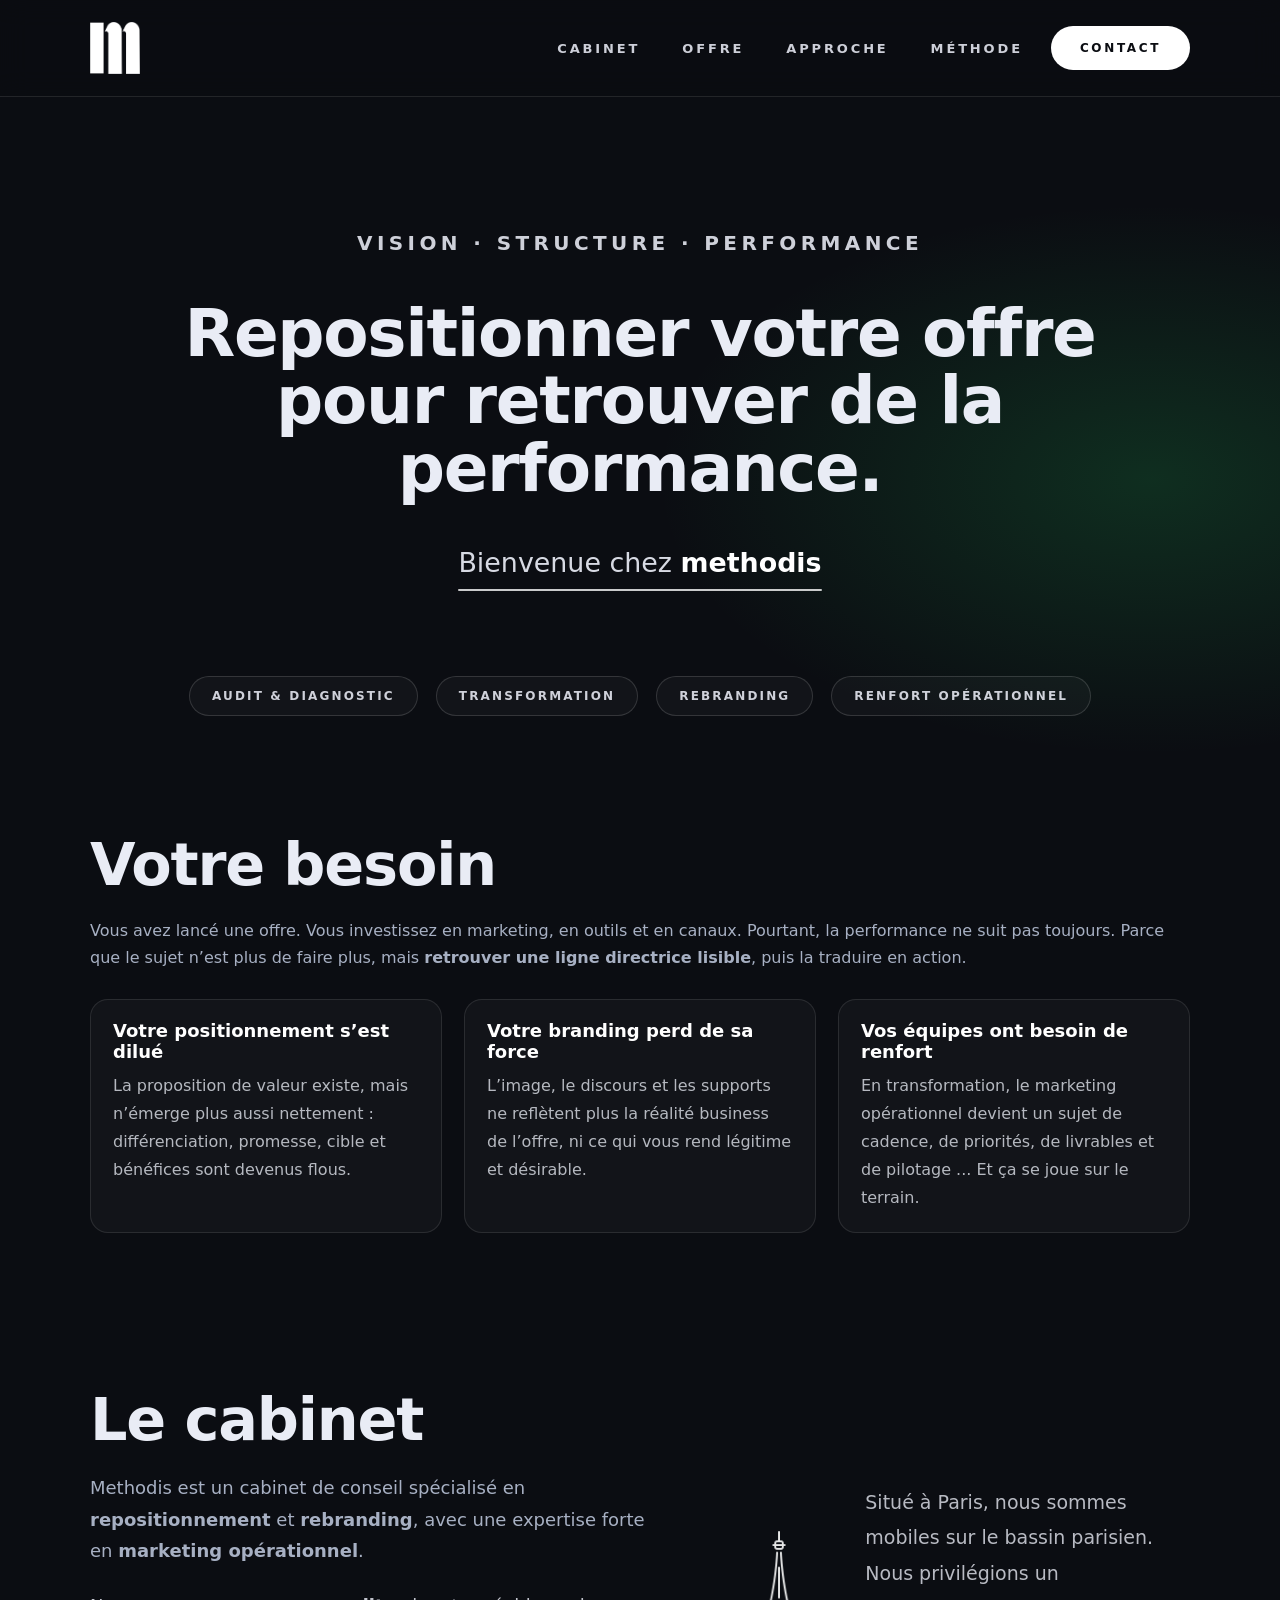
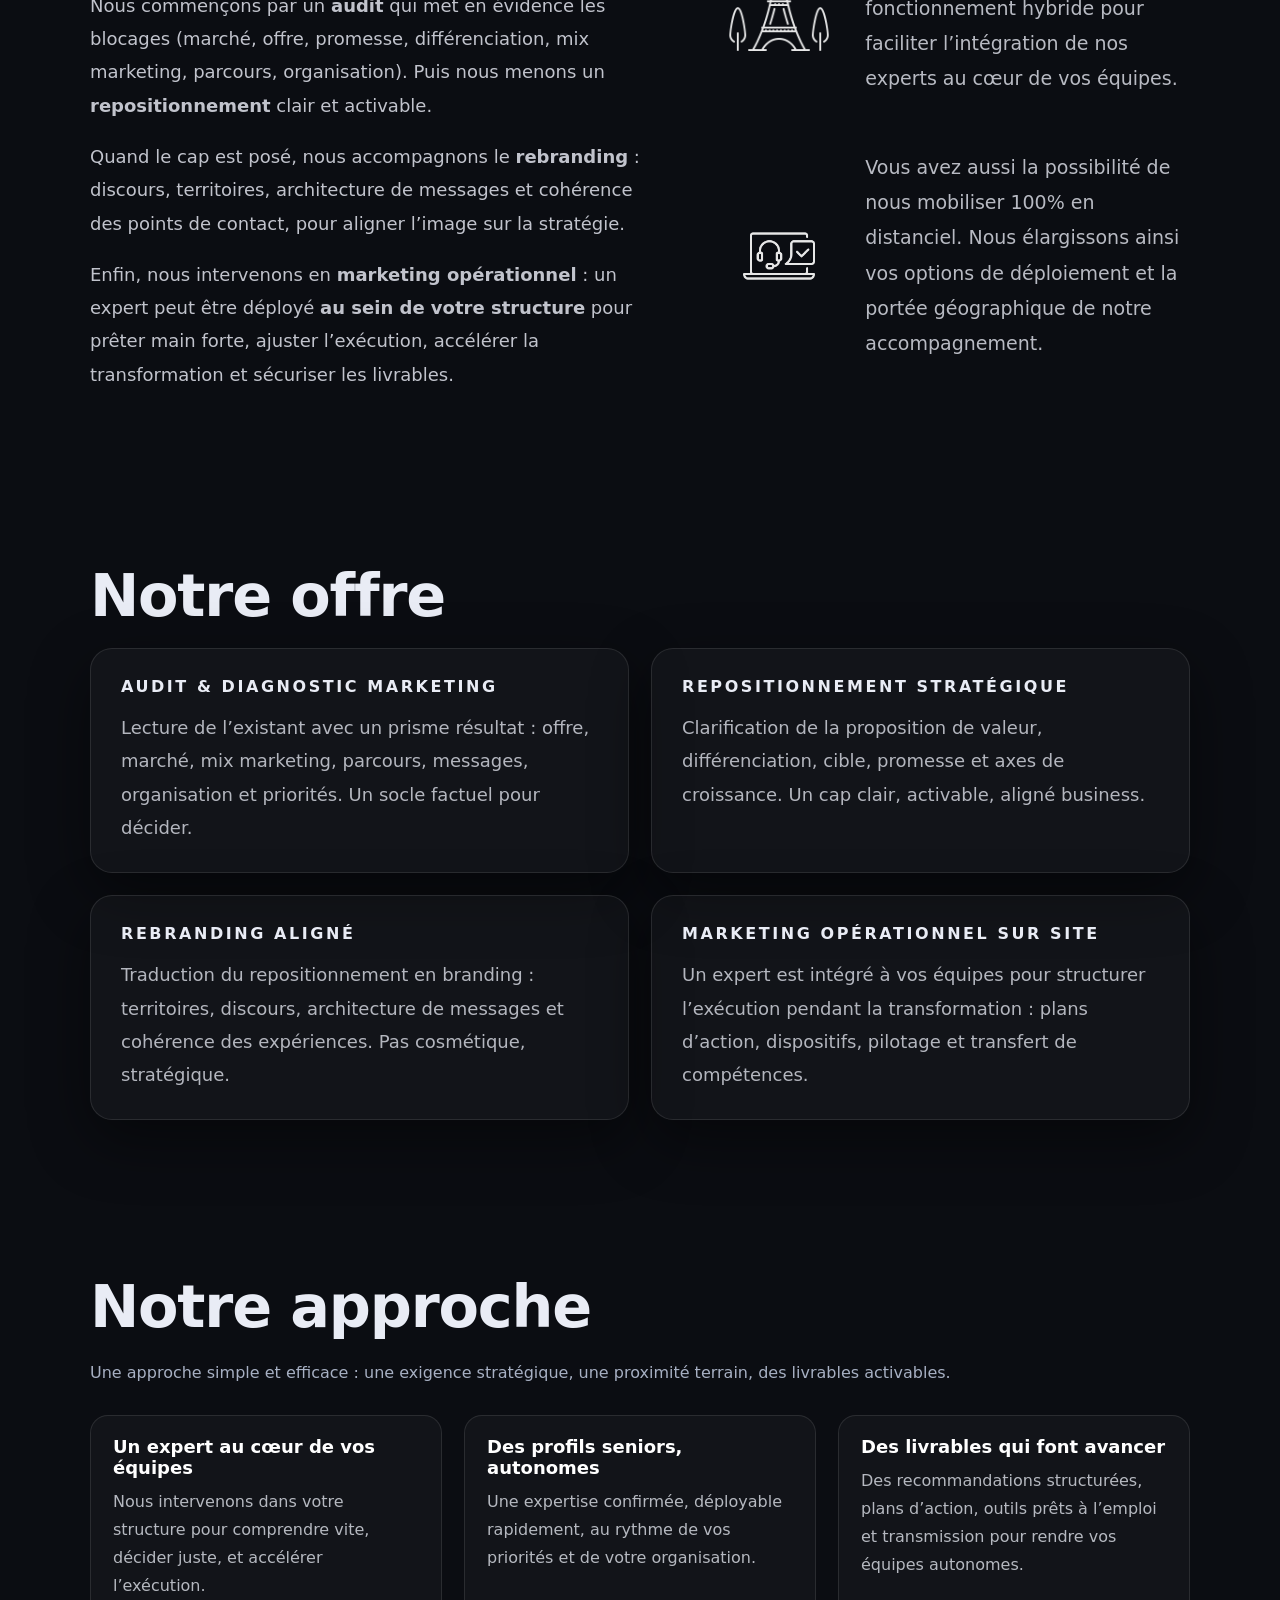
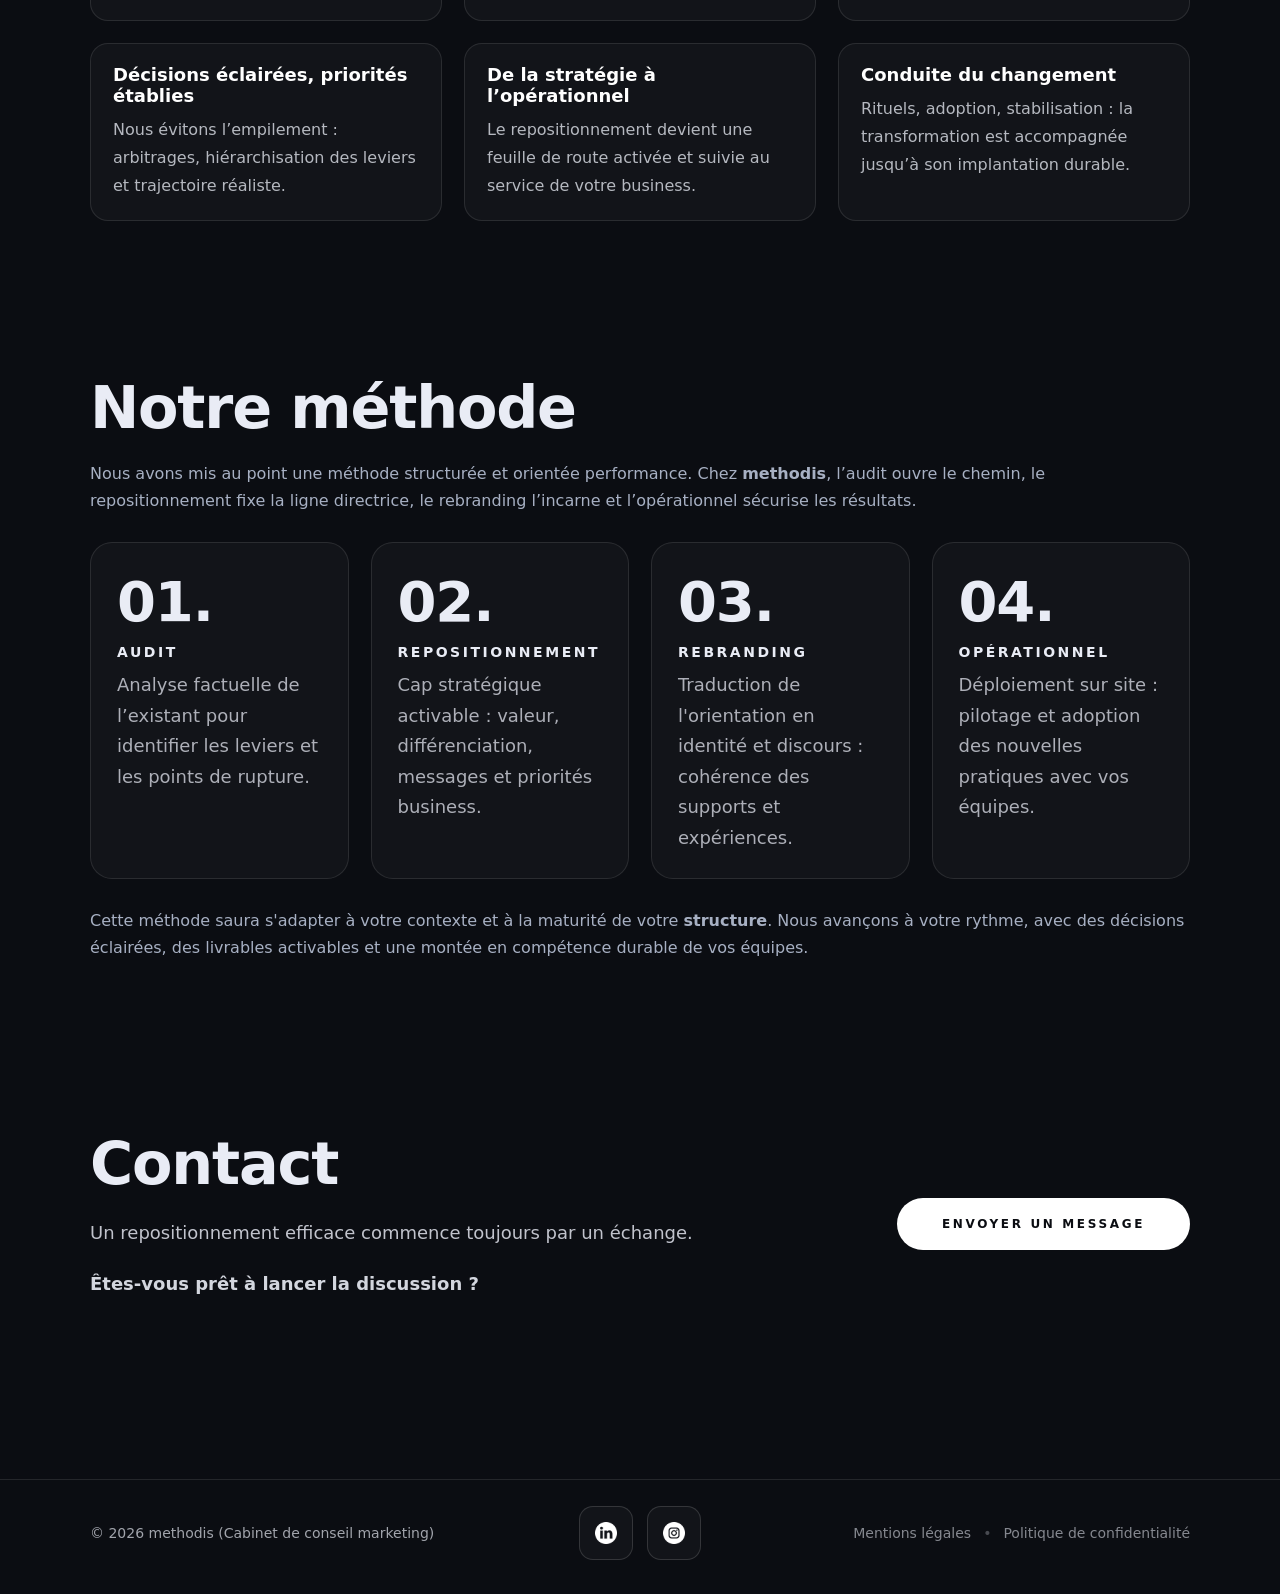
==== index.html @ 1220521d "Update index.html" ====
<!doctype html>
<html lang="fr">
  <head>
    <meta charset="UTF-8" />
    <meta name="viewport" content="width=device-width, initial-scale=1.0" />
    <title>methodis — Cabinet de conseil marketing</title>
    <meta
  name="description"
  content="Cabinet de conseil spécialisé en repositionnement, rebranding et marketing opérationnel sur site."
/>

<link rel="icon" href="/methodis/assets/favicon.ico">
<link rel="stylesheet" href="styles.css" />

  </head>

  <body>
    <!-- Header -->
    <header class="topbar">
      <div class="wrap topbar__inner">
        <a class="brand" href="#top" aria-label="Retour en haut">
          <img class="brand__logo" src="assets/logo_methodis_white.png" alt="methodis" />
        </a>

        <div class="topbar__right">
          <nav class="nav" aria-label="Navigation principale">
            <a class="nav__link" href="#cabinet">Cabinet</a>
            <a class="nav__link" href="#offre">Offre</a>
            <a class="nav__link" href="#approche">Approche</a>
            <a class="nav__link" href="#methode">Méthode</a>
          </nav>

          <a class="btn btn--contact" href="#contact">Contact</a>
        </div>
      </div>
      <div class="topbar__divider"></div>
    </header>

    <main id="top">
      <!-- HERO -->
<section class="hero">
  <div class="wrap hero__inner">
    <!-- 3 mots clés -->
    <p class="hero__kicker">VISION · STRUCTURE · PERFORMANCE</p>

    <!-- titre -->
    <h1 class="hero__title">
      Repositionner votre offre<br />
      pour retrouver de la performance.
    </h1>

    <!-- bienvenue -->
    <div class="hero__welcome">
      <span class="hero__welcomeText">
        Bienvenue chez <strong>methodis</strong>
      </span>
      <span class="hero__underline" aria-hidden="true"></span>
    </div>

    <!-- Pills (boussole) -->
    <div class="pillRow" aria-label="Axes d’intervention">
      <span class="pill">Audit &amp; diagnostic</span>
      <span class="pill">Transformation</span>
      <span class="pill">Rebranding</span>
      <span class="pill">Renfort opérationnel</span>
    </div>
  </div>
</section>

      <!-- VOTRE BESOIN -->
      <section class="section" id="besoin">
        <div class="wrap">
          <h2 class="h2">Votre besoin</h2>
          <p class="sub">
            Vous avez lancé une offre. Vous investissez en marketing, en outils et en canaux.
            Pourtant, la performance ne suit pas toujours. Parce que le sujet n’est plus de faire plus,
            mais <strong>retrouver une ligne directrice lisible</strong>, puis la traduire en action.
          </p>

          <div class="grid grid--3">
            <article class="barCard">
              <h3 class="barCard__title">Votre positionnement s’est dilué</h3>
              <p class="barCard__text">
                La proposition de valeur existe, mais n’émerge plus aussi nettement : différenciation, promesse,
                cible et bénéfices sont devenus flous.
              </p>
            </article>

            <article class="barCard">
              <h3 class="barCard__title">Votre branding perd de sa force</h3>
              <p class="barCard__text">
                L’image, le discours et les supports ne reflètent plus la réalité business de l’offre,
                ni ce qui vous rend légitime et désirable.
              </p>
            </article>

            <article class="barCard">
              <h3 class="barCard__title">Vos équipes ont besoin de renfort</h3>
              <p class="barCard__text">
                En transformation, le marketing opérationnel devient un sujet de cadence, de priorités,
                de livrables et de pilotage ... Et ça se joue sur le terrain.
              </p>
            </article>
          </div>
        </div>
      </section>

      <!-- CABINET -->
      <section class="section" id="cabinet">
        <div class="wrap cabinet">
          <div class="cabinet__left">
            <h2 class="h2">Le cabinet</h2>

            <p class="lead">
              Methodis est un cabinet de conseil spécialisé en <strong>repositionnement</strong> et
              <strong>rebranding</strong>, avec une expertise forte en <strong>marketing opérationnel</strong>.
            </p>

            <p class="p">
              Nous commençons par un <strong>audit</strong> qui met en évidence les blocages
              (marché, offre, promesse, différenciation, mix marketing, parcours, organisation).
              Puis nous menons un <strong>repositionnement</strong> clair et activable.
            </p>

            <p class="p">
              Quand le cap est posé, nous accompagnons le <strong>rebranding</strong> :
              discours, territoires, architecture de messages et cohérence des points de contact,
              pour aligner l’image sur la stratégie.
            </p>

            <p class="p">
              Enfin, nous intervenons en <strong>marketing opérationnel</strong> :
              un expert peut être déployé <strong>au sein de votre structure</strong> pour prêter main forte,
              ajuster l’exécution, accélérer la transformation et sécuriser les livrables.
            </p>
          </div>

          <div class="cabinet__right">
  <div class="cabinetAsides">
    <!-- Bloc Paris -->
    <div class="cabinetAside">
      <div class="cabinetAside__icon" aria-hidden="true">
        <img src="assets/eiffel-tower.png" alt="" />
      </div>

      <p class="cabinetAside__text">
        Situé à Paris, nous sommes mobiles sur le bassin parisien.
        Nous privilégions un fonctionnement hybride pour faciliter
        l’intégration de nos experts au cœur de vos équipes.
      </p>
    </div>

    <!-- Bloc Distanciel -->
    <div class="cabinetAside cabinetAside--remote">
      <div class="cabinetAside__icon" aria-hidden="true">
        <img src="assets/video-call.png" alt="" />
      </div>

      <p class="cabinetAside__text">
        Vous avez aussi la possibilité de nous mobiliser 100% en distanciel.
        Nous élargissons ainsi vos options de déploiement et la portée
        géographique de notre accompagnement.
      </p>
    </div>
  </div>
</div>
        </div>
      </section>

      <!-- OFFRE -->
      <section class="section" id="offre">
        <div class="wrap">
          <h2 class="h2">Notre offre</h2>

          <div class="grid grid--2">
            <article class="card">
              <h3 class="card__title">
                Audit &amp; diagnostic marketing
              </h3>
              <p class="card__text">
                Lecture de l’existant avec un prisme résultat : offre, marché, mix marketing, parcours,
                messages, organisation et priorités. Un socle factuel pour décider.
              </p>
            </article>

            <article class="card">
              <h3 class="card__title">
                Repositionnement stratégique
              </h3>
              <p class="card__text">
                Clarification de la proposition de valeur, différenciation, cible, promesse et axes de croissance.
                Un cap clair, activable, aligné business.
              </p>
            </article>

            <article class="card">
              <h3 class="card__title">
                Rebranding aligné
              </h3>
              <p class="card__text">
                Traduction du repositionnement en branding : territoires, discours, architecture de messages
                et cohérence des expériences. Pas cosmétique, stratégique.
              </p>
            </article>

            <article class="card">
              <h3 class="card__title">
                Marketing opérationnel sur site
              </h3>
              <p class="card__text">
                Un expert est intégré à vos équipes pour structurer l’exécution pendant la transformation :
                plans d’action, dispositifs, pilotage et transfert de compétences.
              </p>
            </article>
          </div>
        </div>
      </section>

      <!-- APPROCHE -->
      <section class="section" id="approche">
        <div class="wrap">
          <h2 class="h2">Notre approche</h2>
          <p class="sub">
            Une approche simple et efficace : une exigence stratégique, une proximité terrain, des livrables activables.
          </p>

          <div class="grid grid--3">
            <article class="barCard">
              <h3 class="barCard__title">Un expert au cœur de vos équipes</h3>
              <p class="barCard__text">
                Nous intervenons dans votre structure pour comprendre vite, décider juste, et accélérer l’exécution.
              </p>
            </article>

            <article class="barCard">
              <h3 class="barCard__title">Des profils seniors, autonomes</h3>
              <p class="barCard__text">
                Une expertise confirmée, déployable rapidement, au rythme de vos priorités et de votre organisation.
              </p>
            </article>

            <article class="barCard">
              <h3 class="barCard__title">Des livrables qui font avancer</h3>
              <p class="barCard__text">
                Des recommandations structurées, plans d’action, outils prêts à l’emploi et transmission pour rendre vos équipes autonomes.
              </p>
            </article>

            <article class="barCard">
              <h3 class="barCard__title">Décisions éclairées, priorités établies</h3>
              <p class="barCard__text">
                Nous évitons l’empilement : arbitrages, hiérarchisation des leviers et trajectoire réaliste.
              </p>
            </article>

            <article class="barCard">
              <h3 class="barCard__title">De la stratégie à l’opérationnel</h3>
              <p class="barCard__text">
                Le repositionnement devient une feuille de route activée et suivie au service de votre business.
              </p>
            </article>

            <article class="barCard">
              <h3 class="barCard__title">Conduite du changement</h3>
              <p class="barCard__text">
                Rituels, adoption, stabilisation : la transformation est accompagnée jusqu’à son implantation durable.
              </p>
            </article>
          </div>
        </div>
      </section>

      <!-- METHODE -->
      <section class="section" id="methode">
        <div class="wrap">
          <h2 class="h2">Notre méthode</h2>

          <p class="sub">
            Nous avons mis au point une méthode structurée et orientée performance.
            Chez <strong>methodis</strong>, l’audit ouvre le chemin, le repositionnement fixe la ligne directrice,
            le rebranding l’incarne et l’opérationnel sécurise les résultats.
          </p>

          <div class="grid grid--4">
            <article class="step">
              <div class="step__num">01.</div>
              <h3 class="step__title">Audit</h3>
              <p class="step__text">
                Analyse factuelle de l’existant pour identifier les leviers et les points de rupture.
              </p>
            </article>

            <article class="step">
              <div class="step__num">02.</div>
              <h3 class="step__title">Repositionnement</h3>
              <p class="step__text">
                Cap stratégique activable : valeur, différenciation, messages et priorités business.
              </p>
            </article>

            <article class="step">
              <div class="step__num">03.</div>
              <h3 class="step__title">Rebranding</h3>
              <p class="step__text">
                Traduction de l'orientation en identité et discours : cohérence des supports et expériences.
              </p>
            </article>

            <article class="step">
              <div class="step__num">04.</div>
              <h3 class="step__title">Opérationnel</h3>
              <p class="step__text">
                Déploiement sur site : pilotage et adoption des nouvelles pratiques avec vos équipes.
              </p>
            </article>
          </div>

          <p class="sub" style="margin-top:28px;">
            Cette méthode saura s'adapter à votre contexte et à la maturité de votre <strong>structure</strong>.
            Nous avançons à votre rythme, avec des décisions éclairées, des livrables activables
            et une montée en compétence durable de vos équipes.
          </p>
        </div>
      </section>

      <!-- CONTACT -->
      <section class="section contact" id="contact">
        <div class="wrap contact__inner">
          <div class="contact__copy">
            <h2 class="h2">Contact</h2>
            <p class="p">Un repositionnement efficace commence toujours par un échange.</p>
            <p class="p p--strong">Êtes-vous prêt à lancer la discussion ?</p>
          </div>

          <div class="contact__cta">
            <a class="btn btn--primary" href="mailto:methodis.conseil@gmail.com">
              Envoyer un message
            </a>
          </div>
        </div>
      </section>

      <!-- FOOTER -->
      <footer class="footer">
        <div class="wrap footer__inner">
          <div class="footer__left">
            <div class="footer__line">© 2026 methodis (Cabinet de conseil marketing)</div>
          </div>

          <div class="social" aria-label="Réseaux sociaux">
            <a
              class="social__btn"
              href="https://www.linkedin.com/company/methodis-consulting/"
              target="_blank"
              rel="noopener noreferrer"
              aria-label="LinkedIn"
            >
              <img
                src="assets/picto_linkedin.png"
                alt="LinkedIn methodis"
                width="22"
                height="22"
              />
            </a>

            <a
              class="social__btn"
              href="https://www.instagram.com/methodis.conseil/"
              target="_blank"
              rel="noopener noreferrer"
              aria-label="Instagram"
            >
              <img
                src="assets/picto_instagram.png"
                alt="Instagram methodis"
                width="22"
                height="22"
              />
            </a>
          </div>

          <div class="footer__right">
            <a href="/methodis/mentionslegales.html" class="footer__link">Mentions légales</a>
            <span class="footer__dot">•</span>
            <a href="/methodis/politiqueconfidentialite.html" class="footer__link">
              Politique de confidentialité
            </a>
          </div>
        </div>
      </footer>
    </main>
  </body>
</html>
---- styles.css ----
:root{
  --bg:#0b0d12;
  --text:#e9ecf5;
  --muted:#a7b0c3;
  --line:rgba(255,255,255,.10);
  --shadow:0 20px 60px rgba(0,0,0,.45);
  --radius:22px;
  --max:1100px;
}

*{ box-sizing:border-box; }
html{ scroll-behavior:smooth; }

body{
  margin:0;
  font-family: ui-sans-serif, system-ui, -apple-system, Segoe UI, Roboto, Arial, "Apple Color Emoji","Segoe UI Emoji";
  background:
    radial-gradient(1000px 600px at 20% -10%, rgba(124,92,255,.35), transparent 55%),
    radial-gradient(900px 500px at 90% 10%, rgba(34,197,94,.18), transparent 55%),
    var(--bg);
  color:var(--text);
}

/* Helpers */
.wrap{
  width:min(var(--max), calc(100% - 112px));
  margin-inline:auto;
}
@media (max-width: 900px){
  .wrap{ width:min(var(--max), calc(100% - 48px)); }
}

/* TOP BAR */
.topbar{
  position:sticky;
  top:0;
  z-index:50;
  background: rgba(11,13,18,.55);
  backdrop-filter: blur(14px);
}
.topbar__inner{
  height:96px;
  display:flex;
  align-items:center;
  justify-content:space-between;
}
.brand{
  display:flex;
  align-items:center;
  text-decoration:none;
  color:#fff;
}
.brand__logo{
  height: 52px;
  width: auto;
  display: block;
}
.topbar__right{
  display:flex;
  align-items:center;
  gap:28px;
}
.nav{
  display:flex;
  align-items:center;
  gap:42px;
}
.nav__link{
  text-decoration:none;
  color:rgba(233,236,245,.88);
  text-transform:uppercase;
  letter-spacing:.22em;
  font-weight:650;
  font-size:13px;
  padding:10px 0;
}
.nav__link:hover{ color:rgba(255,255,255,.98); }

.btn{
  display:inline-flex;
  align-items:center;
  justify-content:center;
  text-decoration:none;
  text-transform:uppercase;
  letter-spacing:.22em;
  font-weight:700;
  font-size:12px;
  padding:14px 26px;
  border-radius:999px;
  border:1px solid rgba(255,255,255,.14);
  color:var(--text);
  background:transparent;
}
.btn--contact{
  background:#fff;
  color:#0b0d12;
  border-color:transparent;
  padding:14px 28px;
}
.btn--primary{
  background:#fff;
  color:#0b0d12;
  border-color:transparent;
  padding:18px 44px;
  font-size:12px;
}

.topbar__divider{
  height:1px;
  background:var(--line);
}

/* HERO */
.hero{ padding:92px 0 38px; }
.hero__inner{ text-align:center; padding-top:22px; }

.hero__kicker{
  margin-bottom:45px;
  text-transform:uppercase;
  letter-spacing:.22em;
  font-weight:750;
  color:rgba(233,236,245,.88);
  font-size:20px;   /* ← PLUS PETIT, visible immédiatement */
  white-space:nowrap;
}

.hero__title{
  margin:0;
  font-weight:800;
  line-height:1.02;
  letter-spacing:-.02em;
  font-size:clamp(42px, 5.2vw, 66px);
}

/* ✅ underline EXACTEMENT largeur du texte */
.hero__welcome{
  margin-top:45px;
  display:inline-flex;
  flex-direction:column;
  align-items:center;
  gap:10px;
  width:fit-content;
  margin-left:auto;
  margin-right:auto;
}
.hero__welcomeText{
  display:inline-block;
  font-size:clamp(18px, 2.1vw, 34px);
  color:rgba(233,236,245,.92);
}
.hero__welcomeText strong{ color:#fff; font-weight:850; }
.hero__underline{
  height:2px;
  width:100%;
  background:rgba(255,255,255,.78);
  border-radius:99px;
  display:block;
  margin-top:1px;
}

/* Pills */
.pillRow{
  margin-top:85px;
  display:flex;
  justify-content:center;
  gap:18px;
  flex-wrap:wrap;
}
.pill{
  padding:12px 22px;
  border-radius:999px;
  border:1px solid rgba(255,255,255,.14);
  background: rgba(255,255,255,.03);
  text-transform:uppercase;
  letter-spacing:.18em;
  font-weight:700;
  font-size:12px;
  color:rgba(233,236,245,.88);
}

/* SECTIONS */
.section{ padding:76px 0; }
.sectionDivider{
  height:1px;
  background:var(--line);
  margin-top:76px;
}

.h2{
  margin:0 0 18px;
  font-size:clamp(40px, 4.6vw, 64px);
  letter-spacing:-.02em;
  font-weight:850;
}
.sub{
  margin:0 0 28px;
  color:var(--muted);
  font-size:16px;
  line-height:1.7;
}
.lead{
  margin:0 0 22px;
  color:var(--muted);
  font-size:18px;
  line-height:1.75;
  max-width:62ch;
}
.p{
  margin:0 0 18px;
  color:rgba(233,236,245,.82);
  font-size:18px;
  line-height:1.85;
  max-width:70ch;
}
.p--strong{
  font-weight:650;
  color:rgba(233,236,245,.9);
}

/* CABINET layout */
.cabinet{
  display:grid;
  grid-template-columns: 1.1fr .9fr;
  gap:54px;
  align-items:start;
}
.cabinet__right{
  display:flex;
  justify-content:flex-start;
  margin-top:90px; /* aligne le 1er texte à droite avec le 1er texte à gauche */
}

/* ✅ Picto plus gros, plus bas, et texte aligné “à la hauteur du picto” */
.cabinetAside{
  display:flex;
  gap:26px;
  align-items:center;     /* texte calé sur la hauteur du picto */
  margin-top:10px;
}
.cabinetAsides{
  display:flex;
  flex-direction:column;
  gap:44px; /* espace entre les deux blocs */
}
.cabinetAside__icon{
  flex:0 0 auto;
  margin-top:0;   /* OBLIGATOIRE */
}
.cabinetAside__icon img{
  width:120px;   /* plus grand, mais maîtrisé */
  height:auto;
  opacity:.9;
  display:block;
}
/* 1) Colonne icône fixe : les textes démarrent au même endroit */
.cabinetAside__icon{
  width:120px;              /* même largeur que la Tour Eiffel */
  display:flex;
  justify-content:center;   /* centre l’icône dans sa colonne */
}

/* 2) Picto distanciel plus petit */
.cabinetAside--remote .cabinetAside__icon img{
  width:72px;               /* plus petit que 92px */
  height:auto;
}

.cabinetAside__text{
  margin:0;
  color:rgba(233,236,245,.78);
  font-size:19px;
  line-height:1.85;
  max-width:42ch;
}

@media (max-width: 980px){
  .cabinet{ grid-template-columns: 1fr; }
  .cabinetAside{ margin-top:0; }
  .cabinetAside__icon{ margin-top:0; }
}

/* GRIDS */
.grid{ display:grid; gap:22px; }
.grid--2{ grid-template-columns:repeat(2, 1fr); }
.grid--3{ grid-template-columns:repeat(3, 1fr); }
.grid--4{ grid-template-columns:repeat(4, 1fr); }

@media (max-width: 980px){
  .grid--2{ grid-template-columns:1fr; }
  .grid--3{ grid-template-columns:1fr; }
  .grid--4{ grid-template-columns:1fr; }
}

/* OFFRE cards */
.card{
  background: rgba(255,255,255,.03);
  border:1px solid rgba(255,255,255,.10);
  border-radius:var(--radius);
  padding:28px 30px;
  box-shadow: var(--shadow);
}
.card__title{
  margin:0 0 14px;
  text-transform:uppercase;
  letter-spacing:.16em;
  font-weight:800;
  font-size:16px;
  line-height:1.25;
}
.card__text{
  margin:0;
  color:rgba(233,236,245,.75);
  font-size:18px;
  line-height:1.85;
}

/* APPROCHE bar cards */
.barCard{
  background: rgba(255,255,255,.03);
  border:1px solid rgba(255,255,255,.10);
  border-radius:18px;
  padding:20px 22px;
}
.barCard__title{
  margin:0 0 10px;
  font-weight:800;
  font-size:18px;
  color:#fff;
}
.barCard__text{
  margin:0;
  color:rgba(233,236,245,.76);
  font-size:16px;
  line-height:1.75;
}

/* METHOD steps */
.step{
  background: rgba(255,255,255,.03);
  border:1px solid rgba(255,255,255,.10);
  border-radius:var(--radius);
  padding:26px 26px 24px;
}
.step__num{
  font-weight:900;
  font-size:56px;
  letter-spacing:-.02em;
}
.step__title{
  margin:10px 0 10px;
  text-transform:uppercase;
  letter-spacing:.18em;
  font-weight:850;
  font-size:14px;
}
.step__text{
  margin:0;
  color:rgba(233,236,245,.72);
  font-size:18px;
  line-height:1.7;
}

/* CONTACT */
.contact{
  padding-top:64px;
  padding-bottom:160px;
}
.contact__inner{
  display:grid;
  grid-template-columns: 1fr auto;
  align-items:center;
  gap:40px;
}
@media (max-width: 980px){
  .contact__inner{ grid-template-columns:1fr; }
  .contact__cta{ justify-self:start; }
}

/* FOOTER */
.footer{
  border-top:1px solid var(--line);
  padding:26px 0 34px;
}

.footer__inner{
  display:flex;
  align-items:center;
  justify-content:space-between; /* gauche / centre / droite bien répartis */
  gap:24px;
}

/* gauche */
.footer__left{
  flex:1;
  display:flex;
  align-items:center;
  justify-content:flex-start;
}
.footer__line{
  color:rgba(233,236,245,.68);
  font-size:14px;
  white-space:nowrap;
}

/* centre */
.social{
  flex:0;
  display:flex;
  align-items:center;
  justify-content:center;
  gap:14px;
}

/* droite */
.footer__right{
  flex:1;
  display:flex;
  align-items:center;
  justify-content:flex-end;
  gap:12px;
  color:rgba(233,236,245,.55);
  font-size:14px;
  white-space:nowrap;
}

.footer__link{
  color:rgba(233,236,245,.55);
  text-decoration:none;
}
.footer__link:hover{ color:rgba(233,236,245,.8); }
.footer__dot{ opacity:.5; }

.social__btn{
  width:54px;
  height:54px;
  border-radius:14px;
  border:1px solid rgba(255,255,255,.14);
  background: rgba(255,255,255,.03);
  display:flex;
  align-items:center;
  justify-content:center;
  color:rgba(233,236,245,.78);
  text-decoration:none;
}
.social__btn svg{
  width:22px;
  height:22px;
  display:block;
}

/* mobile */
@media (max-width: 980px){
  .footer__inner{
    flex-direction:column;
    align-items:flex-start;
    gap:18px;
  }
  .footer__left,
  .footer__right{
    justify-content:flex-start;
    white-space:normal;
  }
}

/* Offset propre pour les ancres (menu sticky) */
section[id] {
  scroll-margin-top: 100px;
}
/* Supprimer toutes les lignes entre sections */
.sectionDivider{
  display:none;
}
/* ============================
   MENTIONS LÉGALES
   ============================ */

.legal{
  padding: 120px 0 140px;
}

.legal h1{
  font-size: clamp(40px, 4.5vw, 64px);
  font-weight: 850;
  margin-bottom: 32px;
}

.legal h2{
  font-size: 20px;
  font-weight: 750;
  margin: 48px 0 14px;
}

.legal p{
  font-size: 18px;
  line-height: 1.85;
  color: rgba(233,236,245,.8);
  max-width: 75ch;
}

.legal a{
  color: #fff;
  text-decoration: underline;
}
/* ============================
   MOBILE FIXES
   ============================ */
@media (max-width: 680px){

  /* TOPBAR : logo + menu + contact visibles */
  .topbar__inner{
    height:auto;
    padding:14px 0 12px;
    gap:12px;
    flex-wrap:wrap;
    align-items:center;
  }

  .brand__logo{
    height:38px;
  }

  .topbar__right{
    width:100%;
    display:flex;
    align-items:center;
    justify-content:space-between;
    gap:12px;
  }

  .nav{
    gap:18px;
    overflow-x:auto;
    -webkit-overflow-scrolling: touch;
    scrollbar-width:none;
  }
  .nav::-webkit-scrollbar{ display:none; }

  .nav__link{
    font-size:11px;
    letter-spacing:.16em;
    white-space:nowrap;
  }

  .btn--contact{
    padding:10px 14px;
    font-size:11px;
    letter-spacing:.16em;
    white-space:nowrap;
  }

  /* HERO kicker : devient responsive (plus coupé) */
  .hero__kicker{
    white-space:normal;
    font-size:14px;
    line-height:1.35;
    padding:0 6px;
    text-align:center;
  }

  /* CABINET : tour Eiffel centrée + texte dessous */
  .cabinet__right{
    margin-top:28px;       /* au lieu de 120px */
    justify-content:center;
  }

  .cabinetAside{
    flex-direction:column;
    align-items:center;
    text-align:center;
    gap:18px;
    margin-top:0;
  }

  .cabinetAside__icon img{
    width:110px; /* ajustable si tu veux un peu + petit/grand */
  }

  .cabinetAside__text{
    max-width:none;

  .cabinetAside--remote .cabinetAside__icon img{
    width:72px; /* ou 80px si tu veux un peu plus grand sur mobile */
  }
  
  /* FOOTER : tout centré en 3 lignes */
  .footer__inner{
    flex-direction:column;
    align-items:center;
    gap:16px;
  }

  .footer__left,
  .footer__right{
    flex:0;
    width:100%;
    justify-content:center;
    text-align:center;
    white-space:normal;
  }

  .footer__line{
    text-align:center;
  }

  .social{
    justify-content:center;
  }

  .footer__right{
    flex-wrap:wrap;
  }
}
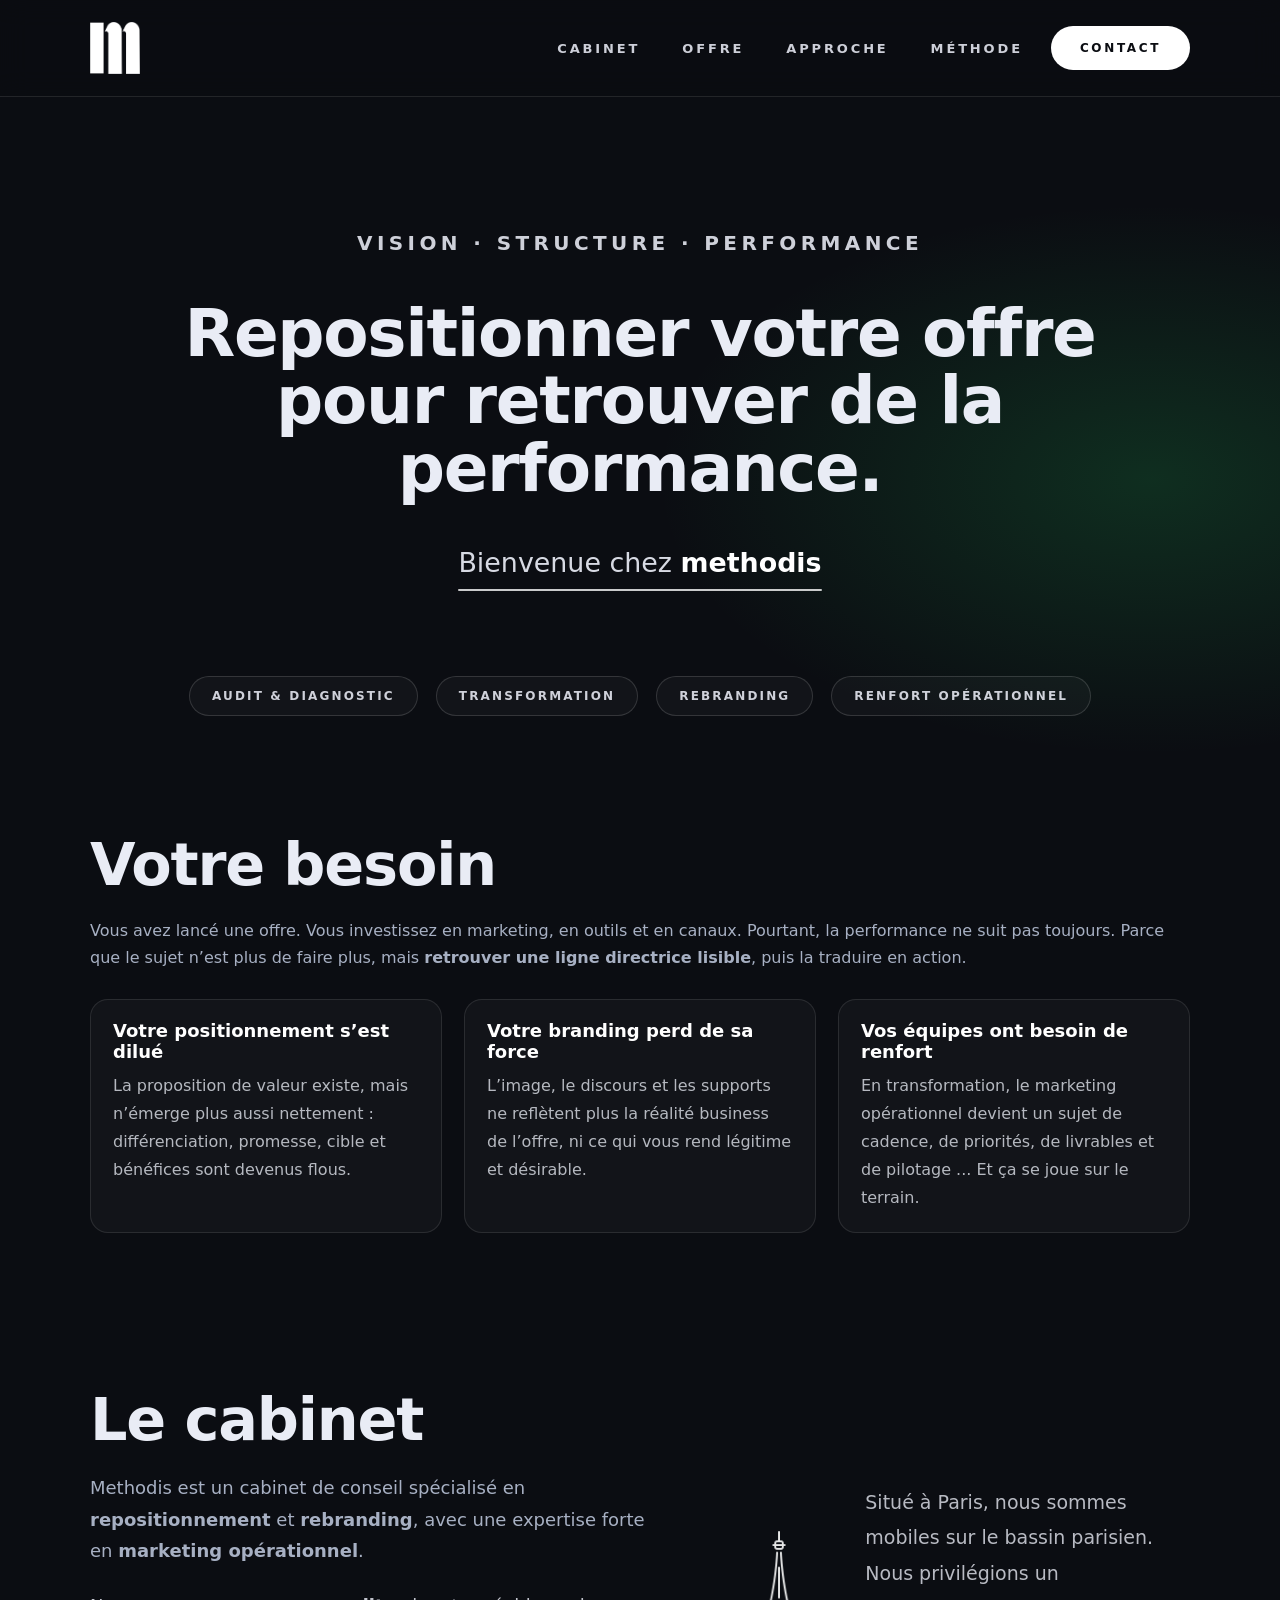
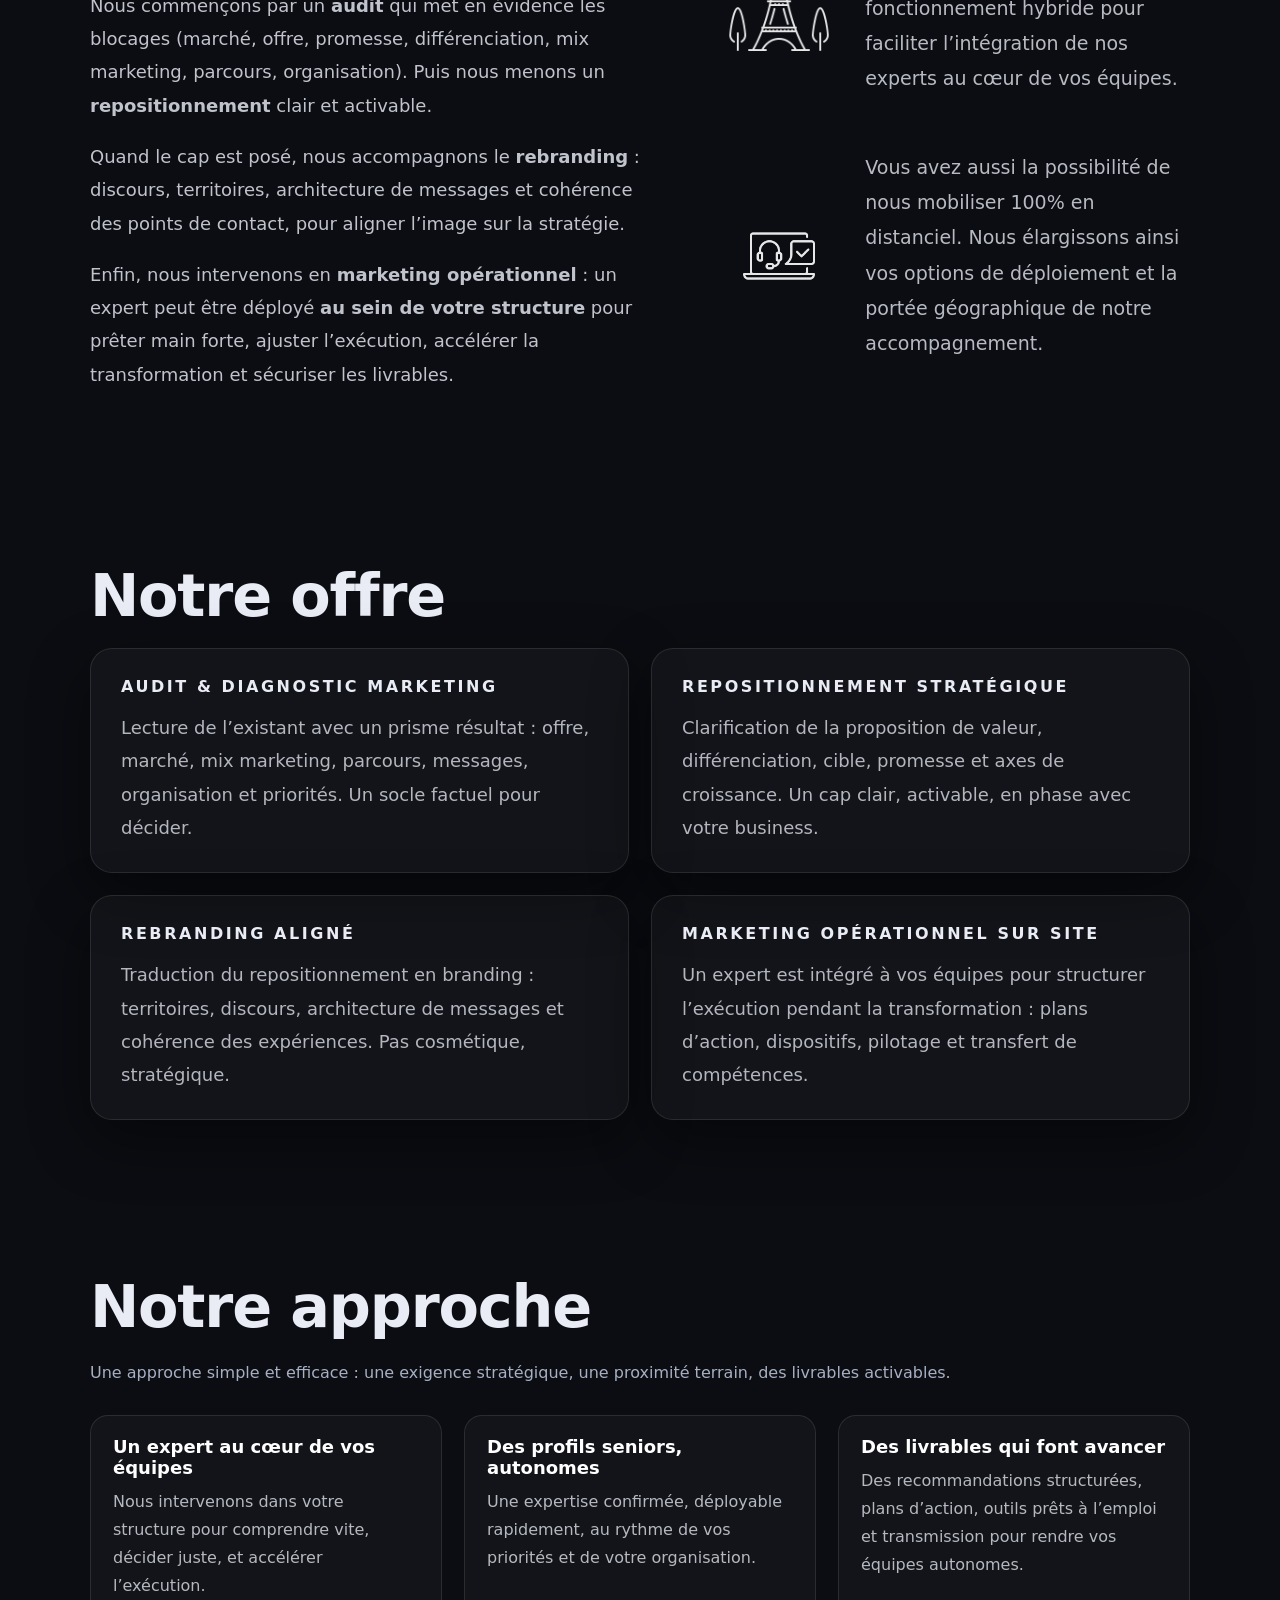
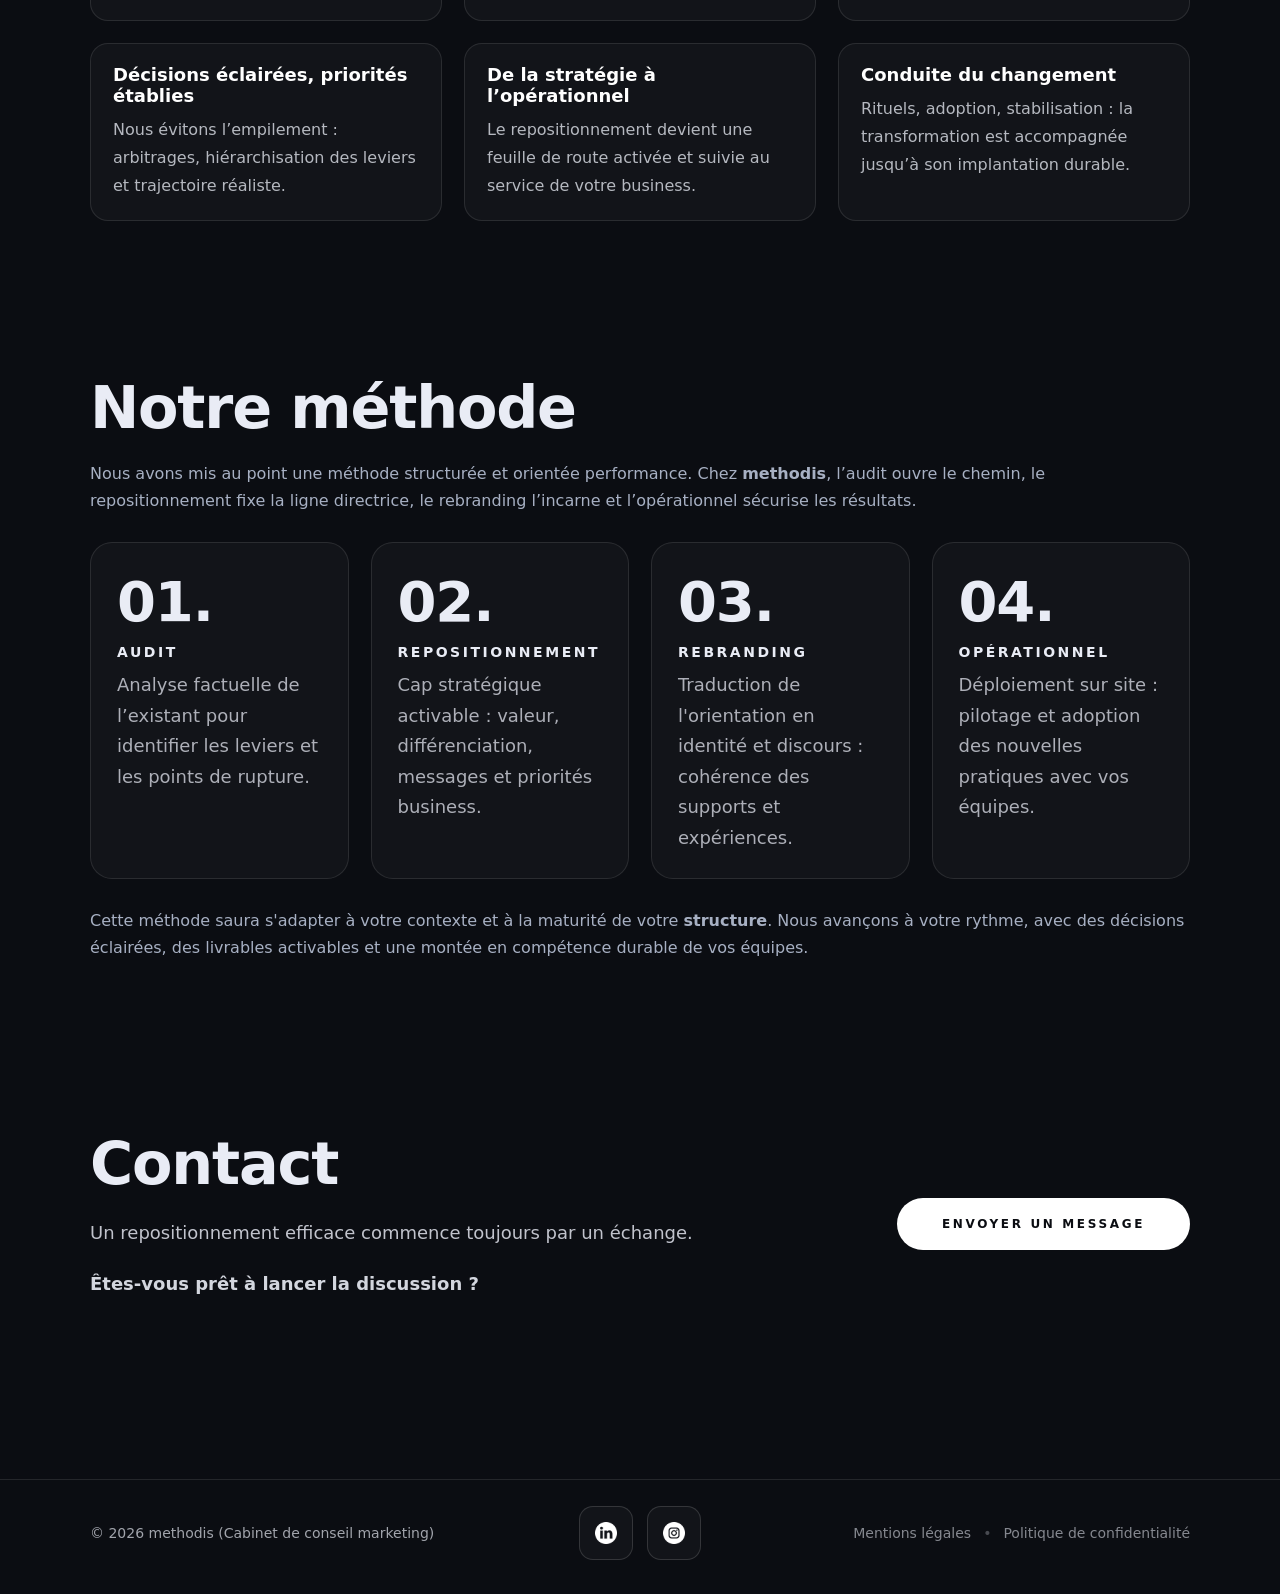
==== commit 4b575668: "Update index.html" ====
--- a/index.html
+++ b/index.html
@@ -189,7 +189,7 @@
               </h3>
               <p class="card__text">
                 Clarification de la proposition de valeur, différenciation, cible, promesse et axes de croissance.
-                Un cap clair, activable, aligné business.
+                Un cap clair, activable, en phase avec votre business.
               </p>
             </article>
 
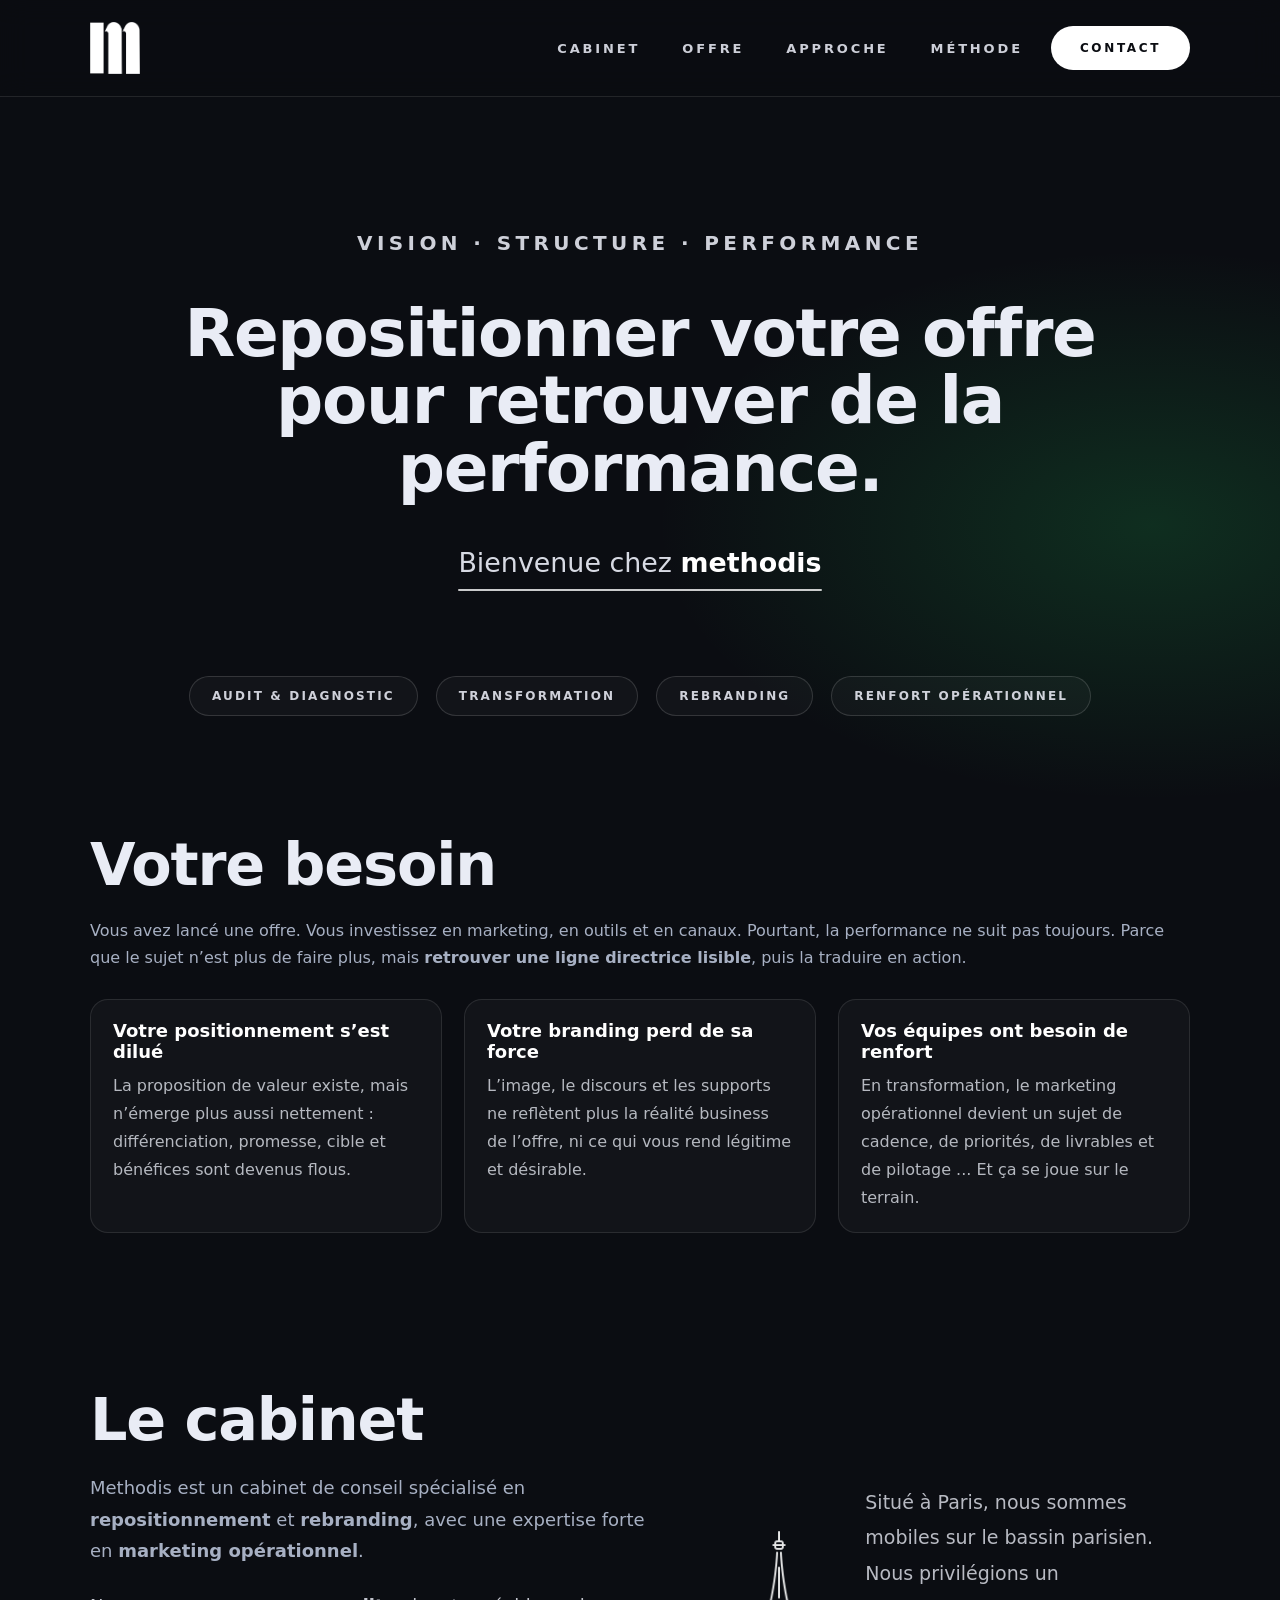
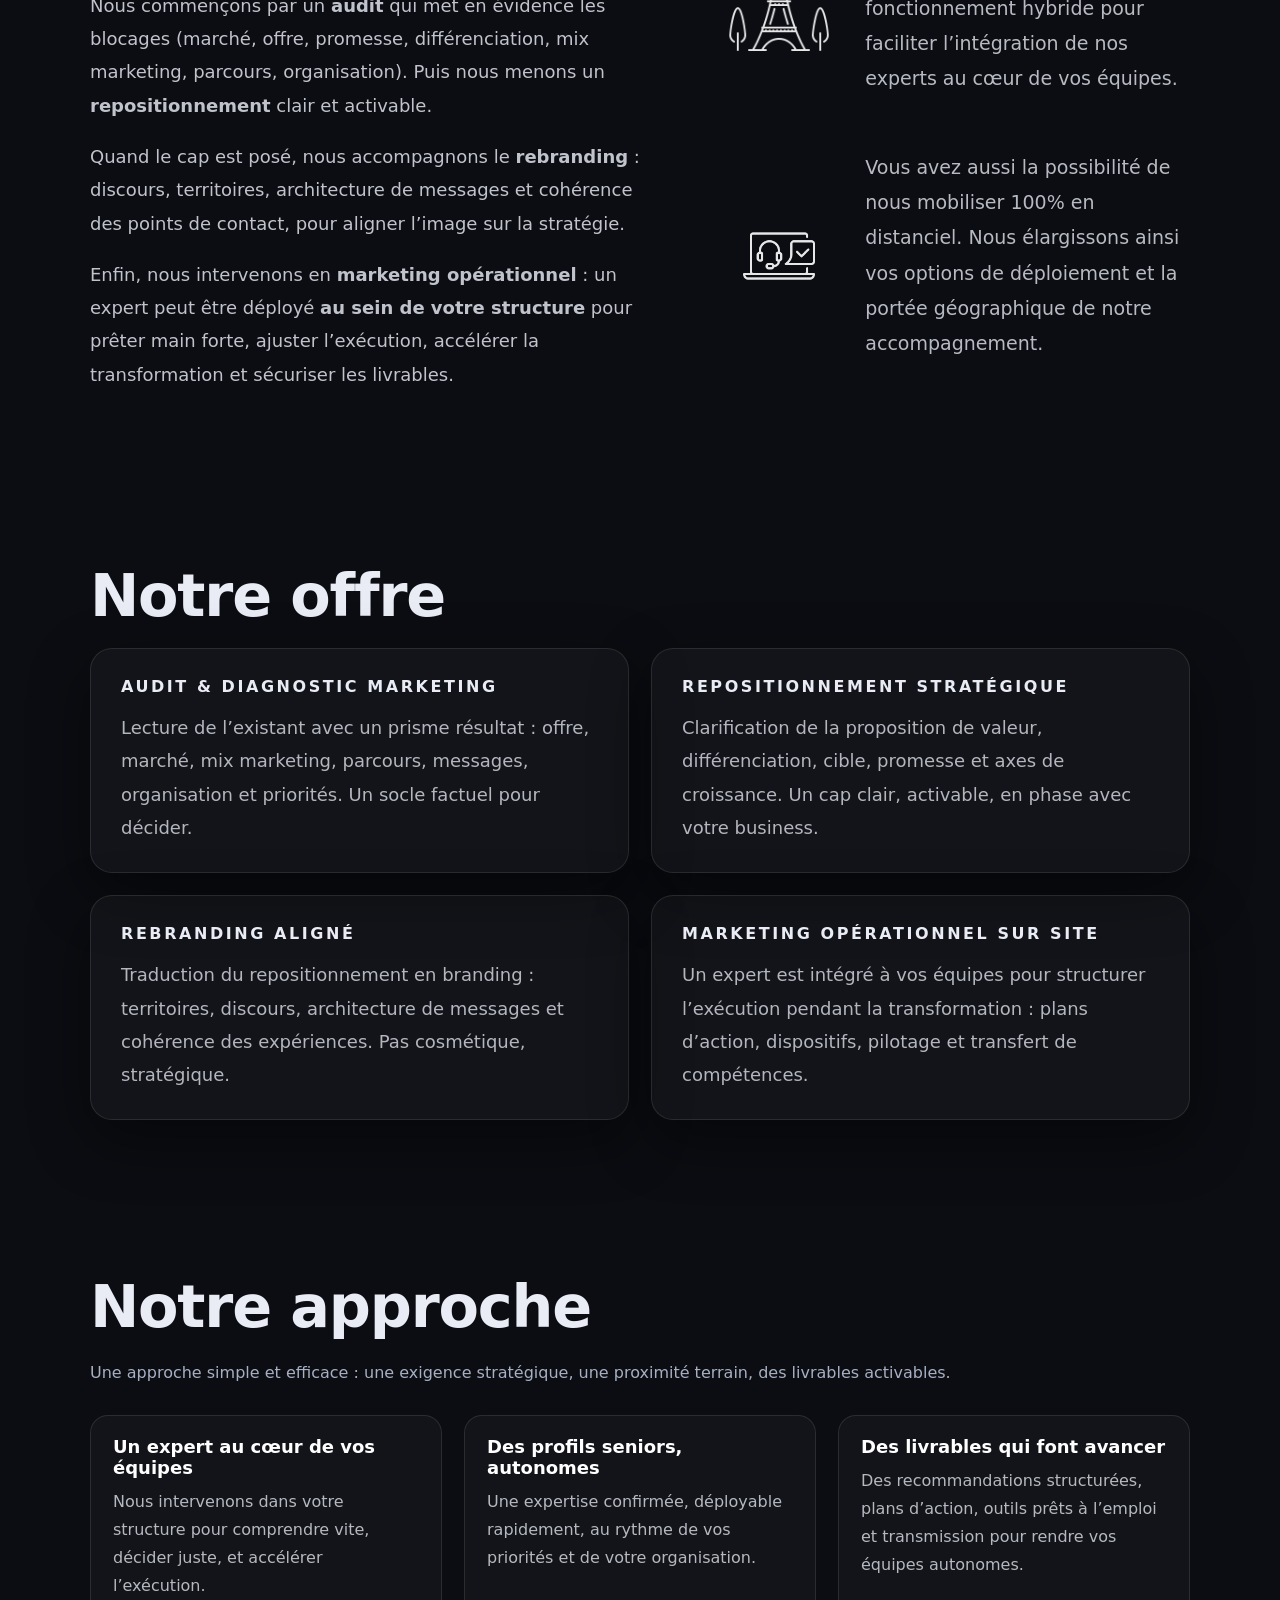
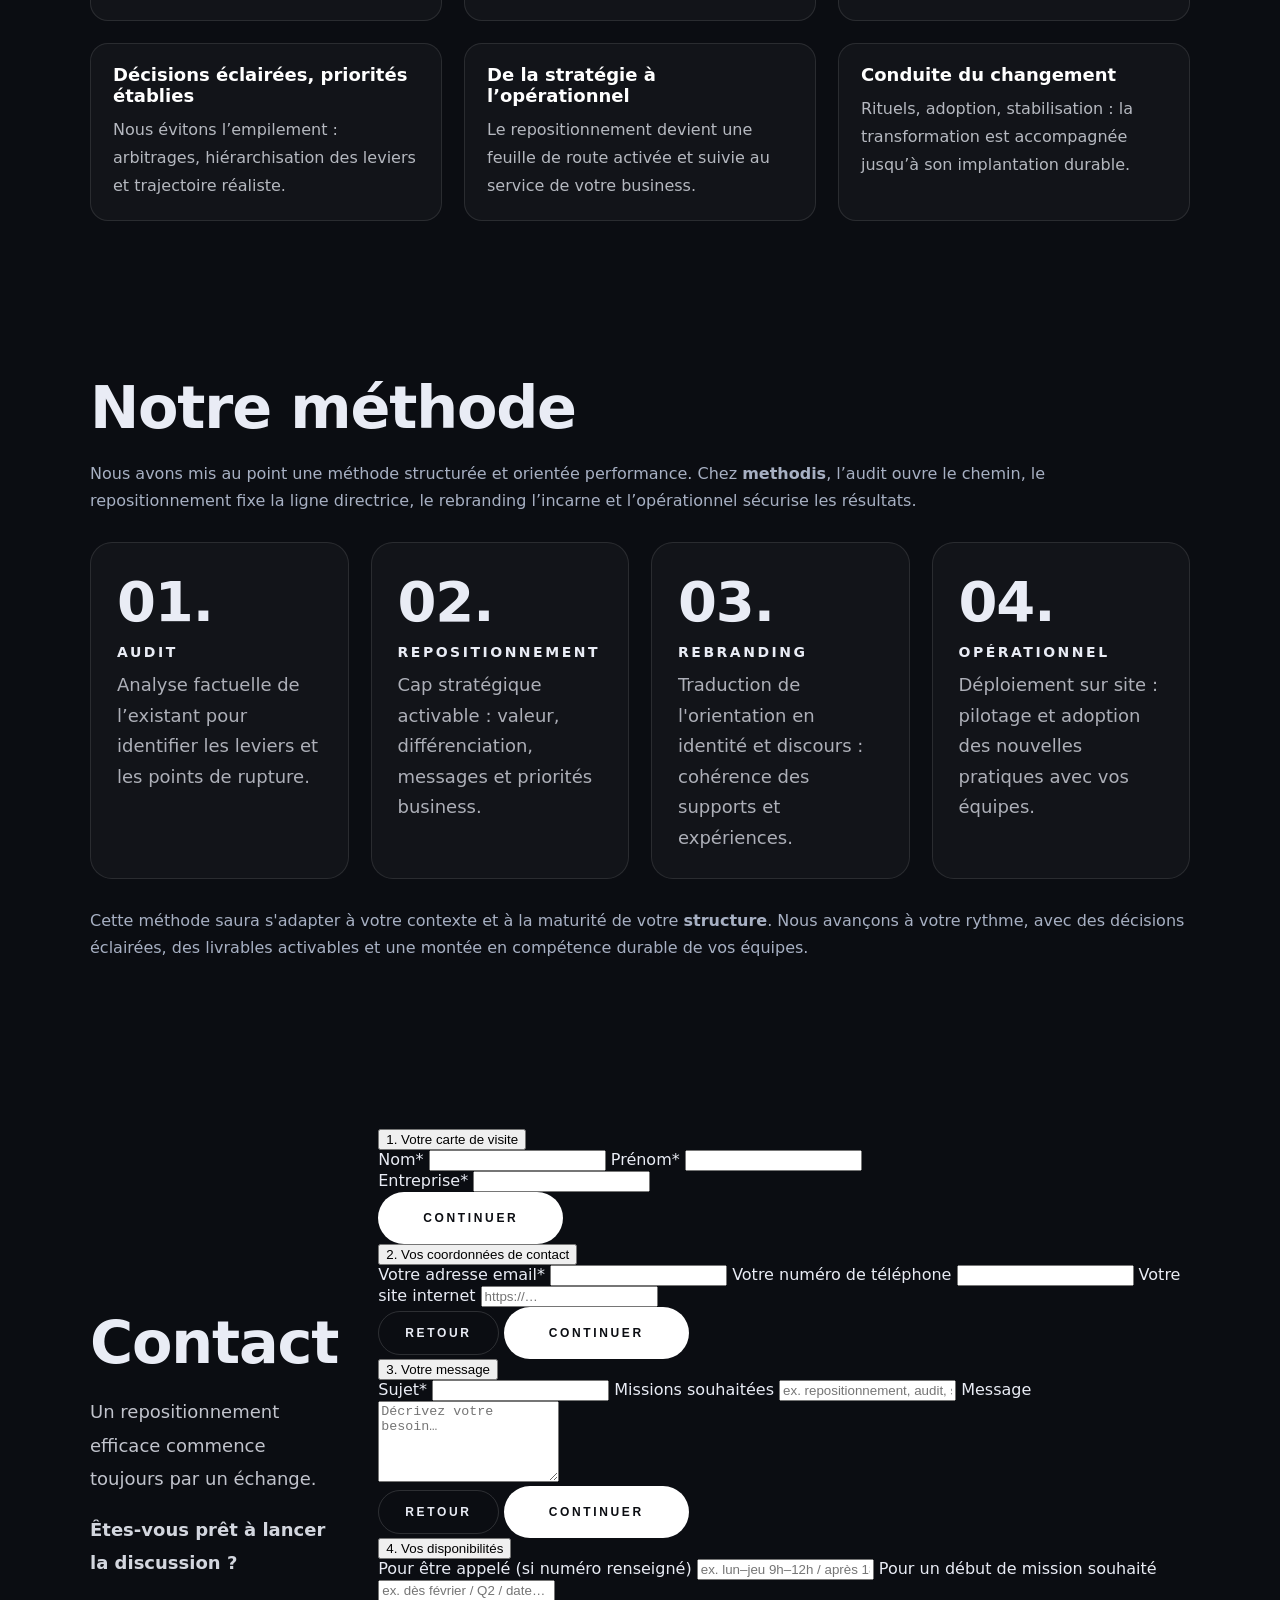
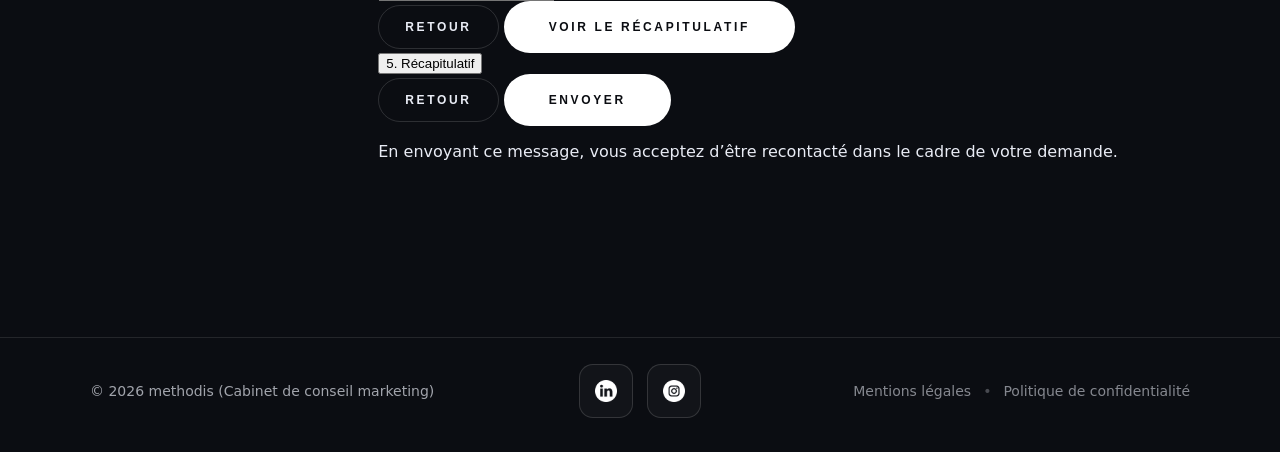
==== commit 7d38fff4: "Update index.html" ====
--- a/index.html
+++ b/index.html
@@ -324,21 +324,160 @@
       </section>
 
       <!-- CONTACT -->
-      <section class="section contact" id="contact">
-        <div class="wrap contact__inner">
-          <div class="contact__copy">
-            <h2 class="h2">Contact</h2>
-            <p class="p">Un repositionnement efficace commence toujours par un échange.</p>
-            <p class="p p--strong">Êtes-vous prêt à lancer la discussion ?</p>
-          </div>
-
-          <div class="contact__cta">
-            <a class="btn btn--primary" href="mailto:methodis.conseil@gmail.com">
-              Envoyer un message
-            </a>
-          </div>
-        </div>
-      </section>
+<section class="section contact" id="contact">
+  <div class="wrap contact__inner">
+    <div class="contact__copy">
+      <h2 class="h2">Contact</h2>
+      <p class="p">Un repositionnement efficace commence toujours par un échange.</p>
+      <p class="p p--strong">Êtes-vous prêt à lancer la discussion ?</p>
+    </div>
+
+    <!-- Le formulaire (à la place du bouton mailto) -->
+    <div class="contact__form">
+      <form id="contactForm" class="step-form" action="" method="POST" novalidate>
+
+        <!-- 1 -->
+        <div class="formStep" data-step="1" data-required="nom,prenom,entreprise">
+          <button type="button" class="formStep__header" aria-expanded="true">
+            <span class="formStep__title">1. Votre carte de visite</span>
+            <span class="formStep__status" aria-live="polite"></span>
+          </button>
+
+          <div class="formStep__panel">
+            <div class="formGrid2">
+              <label class="formField">
+                <span>Nom*</span>
+                <input name="nom" autocomplete="family-name" required />
+              </label>
+
+              <label class="formField">
+                <span>Prénom*</span>
+                <input name="prenom" autocomplete="given-name" required />
+              </label>
+            </div>
+
+            <label class="formField">
+              <span>Entreprise*</span>
+              <input name="entreprise" autocomplete="organization" required />
+            </label>
+
+            <div class="formActions">
+              <button type="button" class="btn btn--primary formBtn" data-next>Continuer</button>
+            </div>
+          </div>
+        </div>
+
+        <!-- 2 -->
+        <div class="formStep is-locked" data-step="2" data-required="email">
+          <button type="button" class="formStep__header" aria-expanded="false">
+            <span class="formStep__title">2. Vos coordonnées de contact</span>
+            <span class="formStep__status" aria-live="polite"></span>
+          </button>
+
+          <div class="formStep__panel">
+            <label class="formField">
+              <span>Votre adresse email*</span>
+              <input name="email" type="email" autocomplete="email" required />
+            </label>
+
+            <label class="formField">
+              <span>Votre numéro de téléphone</span>
+              <input name="telephone" type="tel" autocomplete="tel" />
+            </label>
+
+            <label class="formField">
+              <span>Votre site internet</span>
+              <input name="site" type="url" placeholder="https://…" />
+            </label>
+
+            <div class="formActions">
+              <button type="button" class="btn formBtn" data-prev>Retour</button>
+              <button type="button" class="btn btn--primary formBtn" data-next>Continuer</button>
+            </div>
+          </div>
+        </div>
+
+        <!-- 3 -->
+        <div class="formStep is-locked" data-step="3" data-required="sujet">
+          <button type="button" class="formStep__header" aria-expanded="false">
+            <span class="formStep__title">3. Votre message</span>
+            <span class="formStep__status" aria-live="polite"></span>
+          </button>
+
+          <div class="formStep__panel">
+            <label class="formField">
+              <span>Sujet*</span>
+              <input name="sujet" required />
+            </label>
+
+            <label class="formField">
+              <span>Missions souhaitées</span>
+              <input name="missions" placeholder="ex. repositionnement, audit, stratégie…" />
+            </label>
+
+            <label class="formField">
+              <span>Message</span>
+              <textarea name="message" rows="5" placeholder="Décrivez votre besoin…"></textarea>
+            </label>
+
+            <div class="formActions">
+              <button type="button" class="btn formBtn" data-prev>Retour</button>
+              <button type="button" class="btn btn--primary formBtn" data-next>Continuer</button>
+            </div>
+          </div>
+        </div>
+
+        <!-- 4 -->
+        <div class="formStep is-locked" data-step="4" data-required="">
+          <button type="button" class="formStep__header" aria-expanded="false">
+            <span class="formStep__title">4. Vos disponibilités</span>
+            <span class="formStep__status" aria-live="polite"></span>
+          </button>
+
+          <div class="formStep__panel">
+            <label class="formField">
+              <span>Pour être appelé (si numéro renseigné)</span>
+              <input name="dispo_appel" placeholder="ex. lun–jeu 9h–12h / après 18h…" />
+            </label>
+
+            <label class="formField">
+              <span>Pour un début de mission souhaité</span>
+              <input name="debut_mission" placeholder="ex. dès février / Q2 / date…" />
+            </label>
+
+            <div class="formActions">
+              <button type="button" class="btn formBtn" data-prev>Retour</button>
+              <button type="button" class="btn btn--primary formBtn" data-next>Voir le récapitulatif</button>
+            </div>
+          </div>
+        </div>
+
+        <!-- 5 -->
+        <div class="formStep is-locked" data-step="5" data-required="nom,prenom,entreprise,email,sujet">
+          <button type="button" class="formStep__header" aria-expanded="false">
+            <span class="formStep__title">5. Récapitulatif</span>
+            <span class="formStep__status" aria-live="polite"></span>
+          </button>
+
+          <div class="formStep__panel">
+            <div id="recap" class="recap"></div>
+
+            <div class="formActions">
+              <button type="button" class="btn formBtn" data-prev>Retour</button>
+              <button type="submit" class="btn btn--primary formBtn">Envoyer</button>
+            </div>
+
+            <p class="fineprint">
+              En envoyant ce message, vous acceptez d’être recontacté dans le cadre de votre demande.
+            </p>
+          </div>
+        </div>
+
+        <div id="formToast" class="toast" role="status" aria-live="polite"></div>
+      </form>
+    </div>
+  </div>
+</section>
 
       <!-- FOOTER -->
       <footer class="footer">
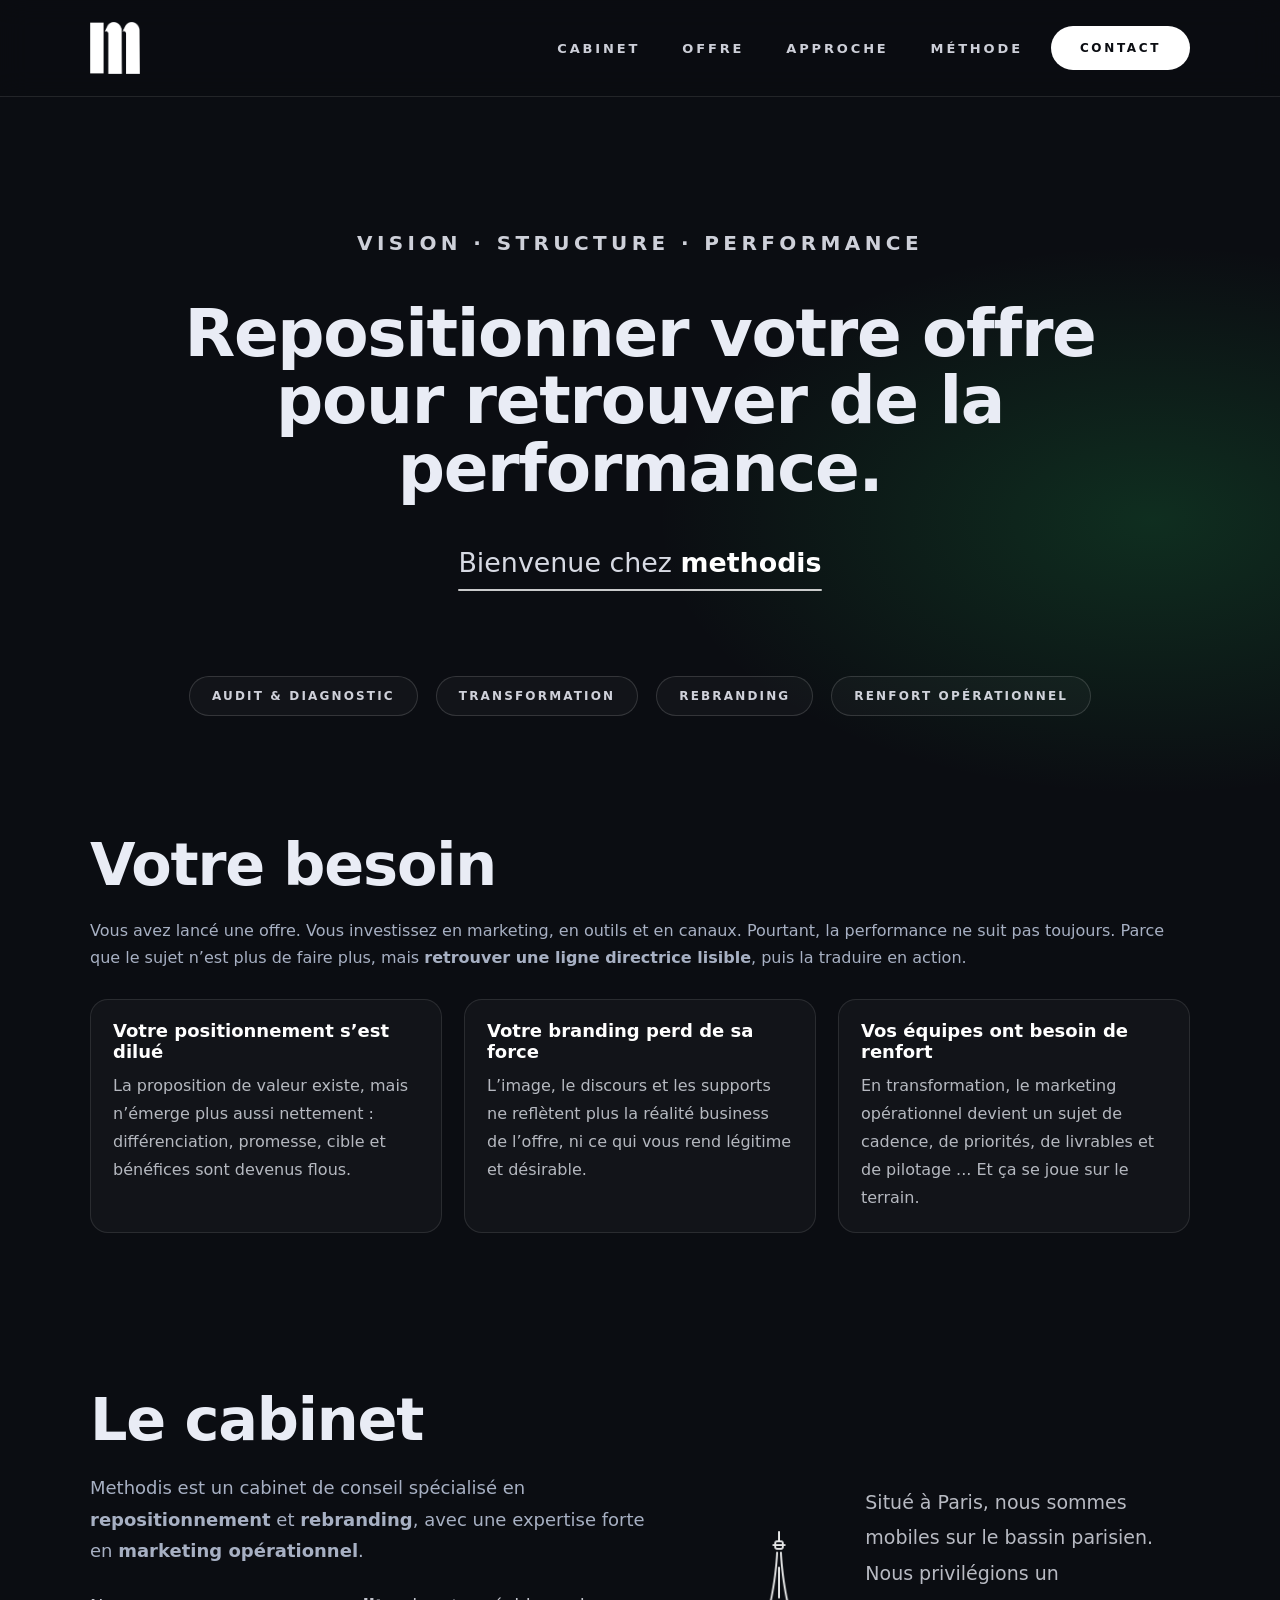
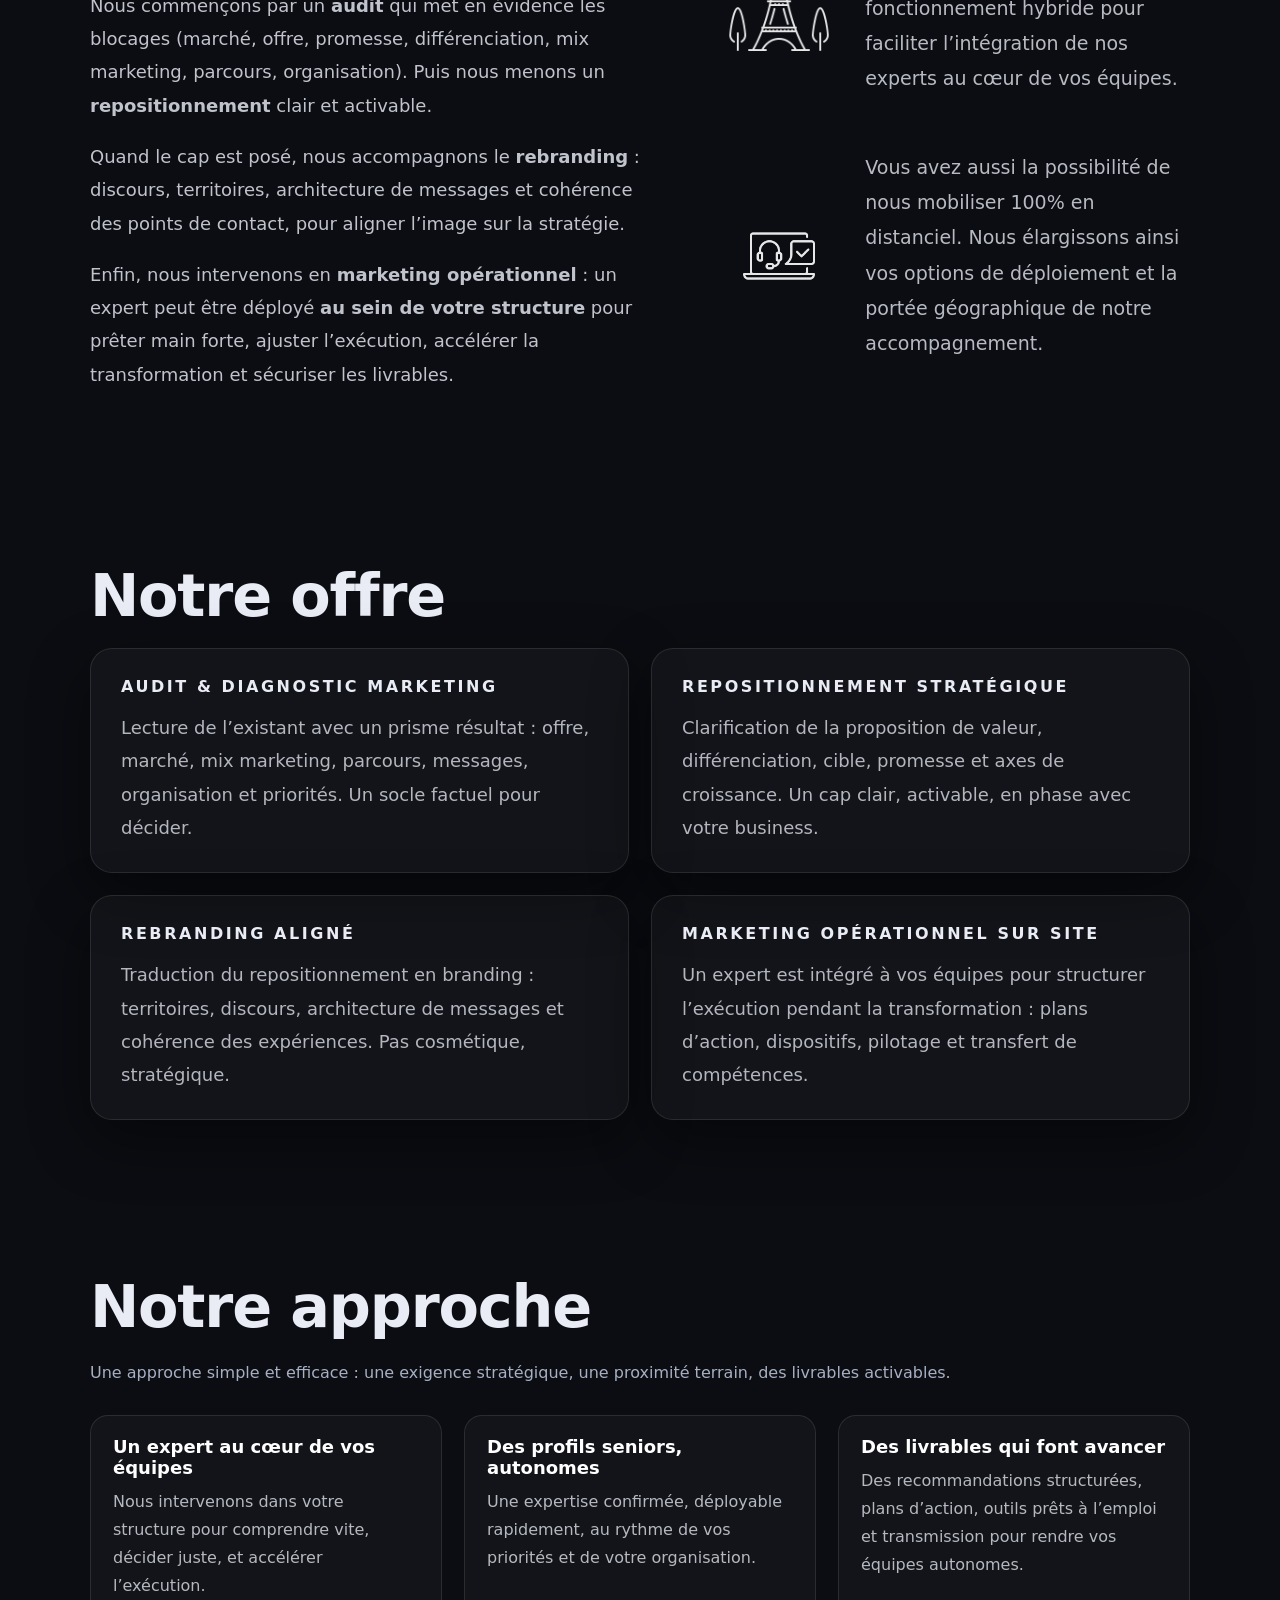
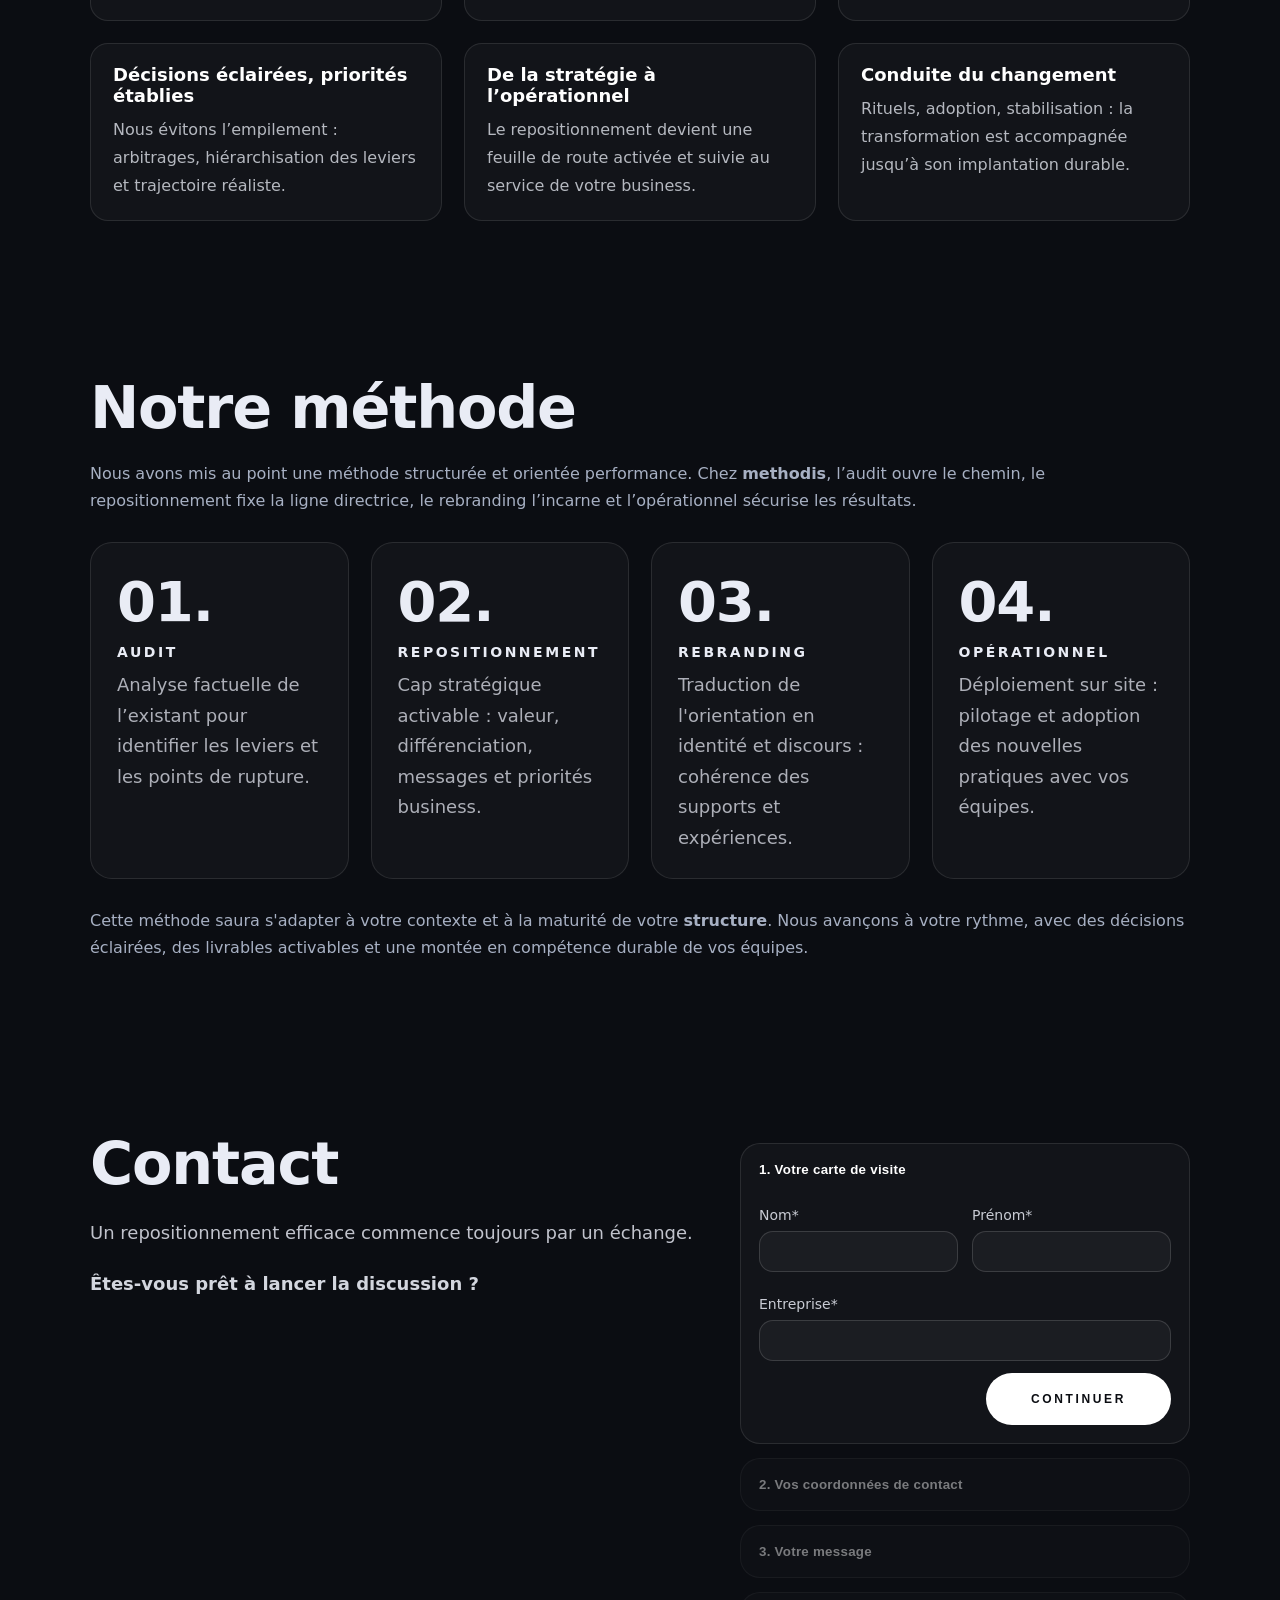
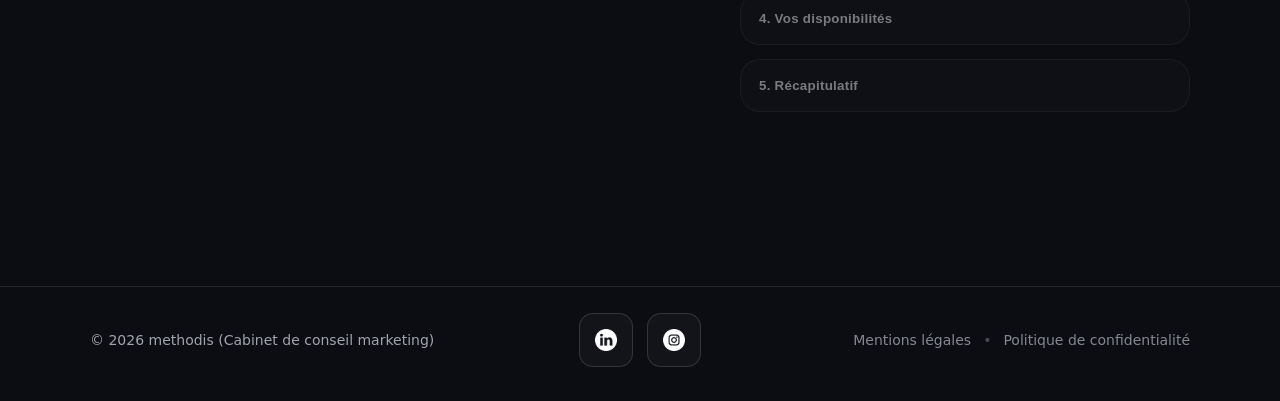
==== commit 36b81305: "Update index.html" ====
--- a/index.html
+++ b/index.html
@@ -334,7 +334,14 @@
 
     <!-- Le formulaire (à la place du bouton mailto) -->
     <div class="contact__form">
-      <form id="contactForm" class="step-form" action="" method="POST" novalidate>
+      <form id="contactForm"
+      class="step-form"
+      action="https://formspree.io/f/xzdzvlee"
+      method="POST"
+      novalidate>
+        <input type="hidden" name="_subject" id="emailSubject" value="Nouveau contact — methodis" />
+<input type="hidden" name="_template" value="table" />
+<input type="text" name="_gotcha" style="display:none" />
 
         <!-- 1 -->
         <div class="formStep" data-step="1" data-required="nom,prenom,entreprise">
@@ -528,5 +535,211 @@
         </div>
       </footer>
     </main>
+    <script>
+(() => {
+  const form = document.getElementById("contactForm");
+  if (!form) return;
+
+  const steps = Array.from(form.querySelectorAll(".formStep"));
+  const toast = document.getElementById("formToast");
+  const recapEl = document.getElementById("recap");
+
+  const getStep = (n) => steps.find(s => Number(s.dataset.step) === n);
+
+  const setToast = (msg) => { if (toast) toast.textContent = msg || ""; };
+
+  const requiredFieldsOf = (stepEl) => {
+    const list = (stepEl.dataset.required || "").split(",").map(s => s.trim()).filter(Boolean);
+    return list.map(name => form.elements[name]).filter(Boolean);
+  };
+
+  const isFilled = (field) => ((field?.value || "").trim().length > 0);
+
+  const validateStep = (stepEl) => {
+    const req = requiredFieldsOf(stepEl);
+    for (const field of req) {
+      if (!isFilled(field)) return { ok: false, field, reason: "required" };
+      if (typeof field.checkValidity === "function" && !field.checkValidity()) {
+        return { ok: false, field, reason: "invalid" };
+      }
+    }
+    return { ok: true };
+  };
+
+  const collapse = (stepEl) => {
+    stepEl.classList.add("is-collapsed");
+    stepEl.querySelector(".formStep__header")?.setAttribute("aria-expanded", "false");
+  };
+
+  const expand = (stepEl) => {
+    stepEl.classList.remove("is-collapsed");
+    stepEl.classList.remove("is-locked");
+    stepEl.querySelector(".formStep__header")?.setAttribute("aria-expanded", "true");
+  };
+
+  const lock = (stepEl) => {
+    stepEl.classList.add("is-locked");
+    stepEl.classList.add("is-collapsed");
+    stepEl.querySelector(".formStep__header")?.setAttribute("aria-expanded", "false");
+  };
+
+  const markDone = (stepEl, done) => {
+    stepEl.classList.toggle("is-done", !!done);
+    const status = stepEl.querySelector(".formStep__status");
+    if (status) status.textContent = done ? "Rempli" : "";
+  };
+
+  const focusField = (field) => {
+    field?.focus?.();
+    field?.scrollIntoView?.({ behavior: "smooth", block: "center" });
+  };
+
+  const unlockNext = (currentStepNumber) => {
+    const next = getStep(currentStepNumber + 1);
+    if (!next) return;
+    next.classList.remove("is-locked");
+  };
+
+  const stepNumber = (el) => Number(el.dataset.step);
+
+  // init
+  expand(getStep(1));
+  steps.slice(1).forEach(lock);
+
+  // header click
+  steps.forEach(stepEl => {
+    const header = stepEl.querySelector(".formStep__header");
+    header?.addEventListener("click", () => {
+      if (stepEl.classList.contains("is-locked")) return;
+      const isCollapsed = stepEl.classList.contains("is-collapsed");
+      if (isCollapsed) expand(stepEl);
+      else collapse(stepEl);
+    });
+  });
+
+  // next/prev
+  form.addEventListener("click", (e) => {
+    const nextBtn = e.target.closest("[data-next]");
+    const prevBtn = e.target.closest("[data-prev]");
+    if (!nextBtn && !prevBtn) return;
+
+    const current = e.target.closest(".formStep");
+    if (!current) return;
+    const n = stepNumber(current);
+
+    if (prevBtn) {
+      setToast("");
+      const prev = getStep(n - 1);
+      if (prev && !prev.classList.contains("is-locked")) {
+        expand(prev);
+        collapse(current);
+      }
+      return;
+    }
+
+    if (nextBtn) {
+      setToast("");
+      const result = validateStep(current);
+      if (!result.ok) {
+        markDone(current, false);
+        setToast(result.reason === "invalid"
+          ? "Un champ semble invalide (ex. email)."
+          : "Il manque un ou plusieurs champs obligatoires (*)");
+        expand(current);
+        focusField(result.field);
+        return;
+      }
+
+      markDone(current, true);
+      collapse(current);
+
+      unlockNext(n);
+      const next = getStep(n + 1);
+      if (next) expand(next);
+
+      if (n + 1 === 5) buildRecap();
+    }
+  });
+
+  function buildRecap() {
+    if (!recapEl) return;
+    const v = (name) => (form.elements[name]?.value || "").trim();
+
+    const sections = [
+      { title: "Votre carte de visite", items: [["Nom", v("nom")], ["Prénom", v("prenom")], ["Entreprise", v("entreprise")]] },
+      { title: "Coordonnées de contact", items: [["Email", v("email")], ["Téléphone", v("telephone")], ["Site", v("site")]] },
+      { title: "Votre message", items: [["Sujet", v("sujet")], ["Missions souhaitées", v("missions")], ["Message", v("message")]] },
+      { title: "Disponibilités", items: [["Pour être appelé", v("dispo_appel")], ["Début de mission", v("debut_mission")]] },
+    ];
+
+    recapEl.innerHTML = sections.map(s => {
+      const items = s.items
+        .filter(([_, val]) => val)
+        .map(([k, val]) => `<p><strong>${escapeHtml(k)} :</strong> ${escapeHtml(val)}</p>`)
+        .join("");
+      return `<h4>${escapeHtml(s.title)}</h4>${items || "<p>—</p>"}`;
+    }).join("");
+  }
+
+  function escapeHtml(str) {
+    return String(str)
+      .replaceAll("&", "&amp;")
+      .replaceAll("<", "&lt;")
+      .replaceAll(">", "&gt;")
+      .replaceAll('"', "&quot;")
+      .replaceAll("'", "&#039;");
+  }
+
+  // submit (Formspree)
+form.addEventListener("submit", async (e) => {
+  e.preventDefault();
+  setToast("");
+
+  const recapStep = getStep(5);
+  const result = validateStep(recapStep);
+  if (!result.ok) {
+    setToast("Avant d’envoyer, il manque un champ obligatoire (*) dans les étapes précédentes.");
+    focusField(result.field);
+    return;
+  }
+
+  const endpoint = form.getAttribute("action");
+  if (!endpoint) {
+    setToast("Pour activer l’envoi, ajoute l’URL Formspree dans action=\"...\".");
+    return;
+  }
+
+  try {
+    // Met le champ "Sujet" dans l’objet de l’email reçu
+    const subj = (form.elements["sujet"]?.value || "").trim();
+    const hidden = document.getElementById("emailSubject");
+    if (hidden && subj) {
+      hidden.value = "Contact methodis — " + subj;
+    }
+
+    const fd = new FormData(form);
+    const res = await fetch(endpoint, {
+      method: "POST",
+      body: fd,
+      headers: { "Accept": "application/json" }
+    });
+
+    if (!res.ok) throw new Error("HTTP " + res.status);
+
+    setToast("Votre message est envoyé ! Merci, nous revenons vers vous rapidement.");
+    form.reset();
+
+    // Reset visuel du formulaire
+    steps.forEach(s => s.classList.remove("is-done","is-collapsed","is-locked"));
+    expand(getStep(1));
+    steps.slice(1).forEach(lock);
+
+  } catch (err) {
+    setToast("Oups — l’envoi a échoué. Vous pouvez réessayer ou me contacter autrement.");
+  }
+});
+})();
+</script>
+
   </body>
 </html>
--- a/styles.css
+++ b/styles.css
@@ -575,8 +575,9 @@
     width:110px; /* ajustable si tu veux un peu + petit/grand */
   }
 
-  .cabinetAside__text{
+    .cabinetAside__text{
     max-width:none;
+  }
 
   .cabinetAside--remote .cabinetAside__icon img{
     width:72px; /* ou 80px si tu veux un peu plus grand sur mobile */
@@ -610,3 +611,149 @@
     flex-wrap:wrap;
   }
 }
+  /* ============================
+   CONTACT FORM (blocs pliables)
+   ============================ */
+
+.contact__inner{
+  align-items:flex-start; /* le formulaire est plus haut que le bouton, on aligne proprement */
+}
+
+.contact__form{
+  width: min(520px, 100%);
+}
+
+.step-form{
+  width: 100%;
+  margin-top: 6px;
+}
+
+.formGrid2{
+  display:grid;
+  grid-template-columns: 1fr 1fr;
+  gap: 14px;
+}
+@media (max-width: 720px){
+  .formGrid2{ grid-template-columns: 1fr; }
+}
+
+.formField{
+  display:grid;
+  gap: 8px;
+  margin: 12px 0;
+}
+.formField span{
+  font-size: 14px;
+  opacity: 0.85;
+}
+.formField input,
+.formField textarea{
+  width:100%;
+  border-radius: 14px;
+  border: 1px solid rgba(255,255,255,.14);
+  background: rgba(255,255,255,.04);
+  color: #fff;
+  padding: 12px 14px;
+  outline: none;
+}
+.formField input:focus,
+.formField textarea:focus{
+  border-color: rgba(255,255,255,.28);
+}
+
+.formStep{
+  border: 1px solid rgba(255,255,255,.10);
+  border-radius: 20px;
+  background: rgba(255,255,255,.03);
+  overflow: hidden;
+  margin: 14px 0;
+  transition: opacity .2s ease, filter .2s ease;
+}
+
+.formStep__header{
+  width: 100%;
+  display:flex;
+  align-items:center;
+  justify-content:space-between;
+  gap: 12px;
+  padding: 18px 18px;
+  background: transparent;
+  color: #fff;
+  border: 0;
+  cursor: pointer;
+  text-align:left;
+}
+
+.formStep__title{
+  font-weight: 800;
+  letter-spacing: .02em;
+}
+
+.formStep__status{
+  font-size: 13px;
+  opacity: .7;
+}
+
+.formStep.is-collapsed .formStep__panel{
+  display:none;
+}
+
+.formStep.is-locked{
+  opacity: 0.45;
+  filter: grayscale(.2);
+}
+.formStep.is-locked .formStep__header{
+  cursor:not-allowed;
+}
+.formStep.is-locked .formStep__panel{
+  display:none;
+}
+
+.formStep.is-done .formStep__status::before{
+  content:"✓ ";
+  opacity:.9;
+}
+
+.formStep__panel{
+  padding: 0 18px 18px 18px;
+}
+
+.formActions{
+  display:flex;
+  gap: 10px;
+  justify-content:flex-end;
+  margin-top: 10px;
+}
+
+.formBtn{
+  /* on garde ton style .btn/.btn--primary, juste au cas où */
+}
+
+.recap{
+  border-radius: 16px;
+  border: 1px solid rgba(255,255,255,.10);
+  background: rgba(0,0,0,.25);
+  padding: 14px;
+  line-height: 1.6;
+}
+.recap h4{
+  margin: 10px 0 6px;
+  font-size: 14px;
+  opacity: 0.9;
+}
+.recap p{
+  margin: 0 0 6px;
+  opacity: 0.85;
+}
+
+.toast{
+  margin-top: 10px;
+  font-size: 14px;
+  opacity: 0.85;
+}
+
+.fineprint{
+  font-size: 12px;
+  opacity: 0.65;
+  margin-top: 10px;
+}
